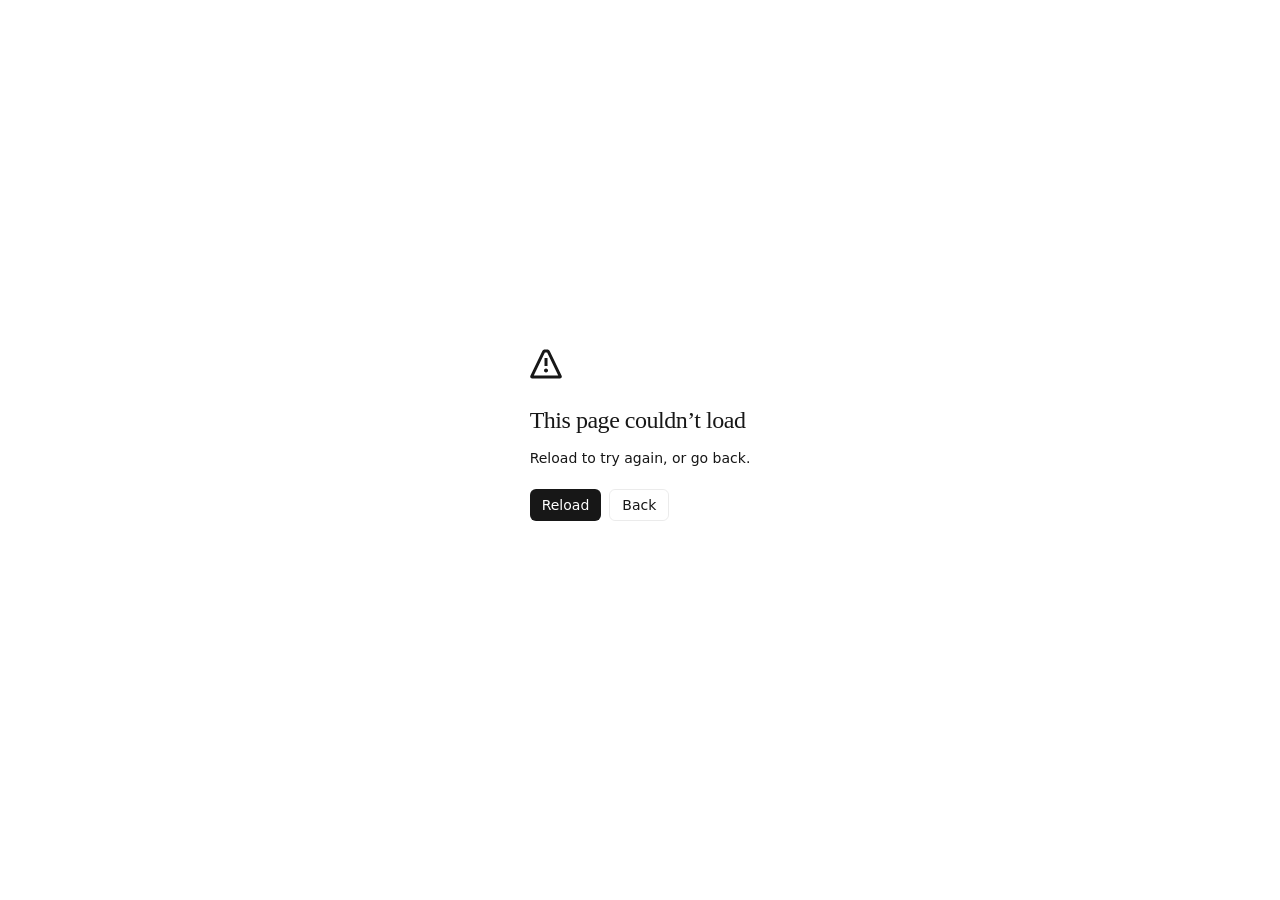
==== index.html @ 3d142dfd "Publish salon website on GitHub Pages" ====
<!DOCTYPE html><html lang="en"><head><meta charSet="utf-8"/><meta name="viewport" content="width=device-width, initial-scale=1"/><link rel="stylesheet" href="/_next/static/css/index.CO27DDye.css" data-rsc-css-href="/_next/static/css/index.CO27DDye.css" data-precedence="vite-rsc/importer-resources"/><link rel="modulepreload" fetchPriority="low" href="/_next/static/chunks/index-DvLzWqvU.js"/><script src="/_next/static/chunks/rolldown-runtime-C60lm6uB.js" type="module" async=""></script><script src="/_next/static/chunks/framework-D_rUT4EX.js" type="module" async=""></script><link rel="modulepreload" href="/_next/static/chunks/layout-segment-context-ukCLM5VH.js" crossorigin=""/><link rel="modulepreload" href="/_next/static/chunks/Icon-D0zGVybZ.js" crossorigin=""/><link rel="modulepreload" href="/_next/static/chunks/salon-content-BWA7mRMn.js" crossorigin=""/><title>Level up with Sam | San Diego Hairstylist</title><meta name="description" content="Personalized haircuts, styling, color, highlights, balayage, and hair treatments with Sam in San Diego, California."/><link rel="icon" href="/favicon.svg"/><script>Object.assign(((self[Symbol.for("vinext.navigationRuntime")]??={bootstrap:{routeManifest:null},functions:{}}).bootstrap.rsc??={rsc:[]}),{params:{},nav:{"pathname":"/","searchParams":[]}})</script><link rel="modulepreload" href="/_next/static/chunks/index-DvLzWqvU.js" />
</head><body><div class="site-shell"><header class="header"><a class="wordmark" href="#home" aria-label="Level up with Sam home"><svg xmlns="http://www.w3.org/2000/svg" width="23" height="23" viewBox="0 0 24 24" fill="none" stroke="currentColor" stroke-width="1.4" stroke-linecap="round" stroke-linejoin="round" class="lucide lucide-scissors" aria-hidden="true"><circle cx="6" cy="6" r="3"></circle><path d="M8.12 8.12 12 12"></path><path d="M20 4 8.12 15.88"></path><circle cx="6" cy="18" r="3"></circle><path d="M14.8 14.8 20 20"></path></svg><span>LEVEL UP <em>with Sam</em></span></a><nav class="top-nav" aria-label="Main navigation"><a href="#service-menu">Services</a><a href="#reviews">Reviews</a><a href="#visit">Visit</a><a class="nav-book" href="https://booksy.com/en-us/1558885_sam-h-enjaya_hair-salon_134656_san-diego">Book on Booksy <svg xmlns="http://www.w3.org/2000/svg" width="16" height="16" viewBox="0 0 24 24" fill="none" stroke="currentColor" stroke-width="2" stroke-linecap="round" stroke-linejoin="round" class="lucide lucide-arrow-up-right" aria-hidden="true"><path d="M7 7h10v10"></path><path d="M7 17 17 7"></path></svg></a></nav></header><main id="home"><section class="hero" aria-labelledby="hero-title"><div class="portrait-wrap"><div class="portrait" role="img" aria-label="Sam styling a client&#x27;s long blonde hair"></div><div class="portrait-caption"><span>GOOD HAIR. GREAT ENERGY.</span><span>By Sam <svg xmlns="http://www.w3.org/2000/svg" width="16" height="16" viewBox="0 0 24 24" fill="none" stroke="currentColor" stroke-width="2" stroke-linecap="round" stroke-linejoin="round" class="lucide lucide-arrow-up-right" aria-hidden="true"><path d="M7 7h10v10"></path><path d="M7 17 17 7"></path></svg></span></div></div><div class="hero-copy"><p class="eyebrow"><span></span> YOUR NEXT CHAPTER STARTS HERE</p><h1 id="hero-title">Level up<br/><em>with Sam.</em></h1><p class="intro">This is where the magic happens.</p><p class="description">Personalized haircuts, effortless styling, and beautiful color in San Diego. Expert care for a look that feels like you—just leveled up.</p><div class="booking"><a class="book-button" href="https://booksy.com/en-us/1558885_sam-h-enjaya_hair-salon_134656_san-diego">Book on Booksy <svg xmlns="http://www.w3.org/2000/svg" width="20" height="20" viewBox="0 0 24 24" fill="none" stroke="currentColor" stroke-width="2" stroke-linecap="round" stroke-linejoin="round" class="lucide lucide-arrow-up-right" aria-hidden="true"><path d="M7 7h10v10"></path><path d="M7 17 17 7"></path></svg></a><p>Choose your service and time on Booksy</p><a class="book-button hero-call" href="tel:+13165162052">Call Sam · (316) 516-2052 <svg xmlns="http://www.w3.org/2000/svg" width="20" height="20" viewBox="0 0 24 24" fill="none" stroke="currentColor" stroke-width="2" stroke-linecap="round" stroke-linejoin="round" class="lucide lucide-phone" aria-hidden="true"><path d="M13.832 16.568a1 1 0 0 0 1.213-.303l.355-.465A2 2 0 0 1 17 15h3a2 2 0 0 1 2 2v3a2 2 0 0 1-2 2A18 18 0 0 1 2 4a2 2 0 0 1 2-2h3a2 2 0 0 1 2 2v3a2 2 0 0 1-.8 1.6l-.468.351a1 1 0 0 0-.292 1.233 14 14 0 0 0 6.392 6.384"></path></svg></a></div><div class="rating"><span class="stars" aria-label="5 stars">★★★★★</span><span><strong>5.0</strong> <span class="rating-divider">/</span> 34 Google reviewers</span></div></div></section><section class="services" aria-label="Hair services"><span class="services-label">A LITTLE REFRESH.<br/>A BIG DIFFERENCE.</span><div class="service-list"><span>Haircuts &amp; styling</span><i>✦</i><span>Color &amp; highlights</span><i>✦</i><span>Balayage</span><i>✦</i><span>Hair treatments</span></div></section><section class="section-block" id="service-menu"><div class="section-heading"><div><p class="eyebrow">THE SERVICE MENU</p><h2>Find your <em>next look.</em></h2></div></div><div data-orientation="vertical" data-slot="accordion" class="flex w-full flex-col service-accordion"><div data-orientation="vertical" data-hidden="" data-index="-1" data-closed="" data-slot="accordion-item" class="not-last:border-b service-dropdown"><h3 data-orientation="vertical" data-hidden="" data-index="-1" data-closed="" class="flex"><button type="button" data-value="" data-orientation="vertical" data-hidden="" data-index="-1" tabindex="0" aria-disabled="false" aria-expanded="false" id="base-ui-_R_35piH2_" data-slot="accordion-trigger" class="focus-visible:ring-ring/50 focus-visible:border-ring focus-visible:after:border-ring **:data-[slot=accordion-trigger-icon]:text-muted-foreground rounded-lg py-2.5 text-left text-sm font-medium hover:underline focus-visible:ring-3 **:data-[slot=accordion-trigger-icon]:ml-auto **:data-[slot=accordion-trigger-icon]:size-4 group/accordion-trigger relative flex flex-1 items-start justify-between border border-transparent transition-all outline-none aria-disabled:pointer-events-none aria-disabled:opacity-50 service-dropdown-trigger"><span>Hair Cut &amp; Styling</span><span class="service-count">5<!-- --> <!-- -->services</span><svg xmlns="http://www.w3.org/2000/svg" width="24" height="24" viewBox="0 0 24 24" fill="none" stroke="currentColor" stroke-width="2" stroke-linecap="round" stroke-linejoin="round" class="lucide lucide-chevron-down pointer-events-none shrink-0 group-aria-expanded/accordion-trigger:hidden" aria-hidden="true" data-slot="accordion-trigger-icon"><path d="m6 9 6 6 6-6"></path></svg><svg xmlns="http://www.w3.org/2000/svg" width="24" height="24" viewBox="0 0 24 24" fill="none" stroke="currentColor" stroke-width="2" stroke-linecap="round" stroke-linejoin="round" class="lucide lucide-chevron-up pointer-events-none hidden shrink-0 group-aria-expanded/accordion-trigger:inline" aria-hidden="true" data-slot="accordion-trigger-icon"><path d="m18 15-6-6-6 6"></path></svg></button></h3></div><div data-orientation="vertical" data-hidden="" data-index="-1" data-closed="" data-slot="accordion-item" class="not-last:border-b service-dropdown"><h3 data-orientation="vertical" data-hidden="" data-index="-1" data-closed="" class="flex"><button type="button" data-value="" data-orientation="vertical" data-hidden="" data-index="-1" tabindex="0" aria-disabled="false" aria-expanded="false" id="base-ui-_R_55piH2_" data-slot="accordion-trigger" class="focus-visible:ring-ring/50 focus-visible:border-ring focus-visible:after:border-ring **:data-[slot=accordion-trigger-icon]:text-muted-foreground rounded-lg py-2.5 text-left text-sm font-medium hover:underline focus-visible:ring-3 **:data-[slot=accordion-trigger-icon]:ml-auto **:data-[slot=accordion-trigger-icon]:size-4 group/accordion-trigger relative flex flex-1 items-start justify-between border border-transparent transition-all outline-none aria-disabled:pointer-events-none aria-disabled:opacity-50 service-dropdown-trigger"><span>Hair Color</span><span class="service-count">6<!-- --> <!-- -->services</span><svg xmlns="http://www.w3.org/2000/svg" width="24" height="24" viewBox="0 0 24 24" fill="none" stroke="currentColor" stroke-width="2" stroke-linecap="round" stroke-linejoin="round" class="lucide lucide-chevron-down pointer-events-none shrink-0 group-aria-expanded/accordion-trigger:hidden" aria-hidden="true" data-slot="accordion-trigger-icon"><path d="m6 9 6 6 6-6"></path></svg><svg xmlns="http://www.w3.org/2000/svg" width="24" height="24" viewBox="0 0 24 24" fill="none" stroke="currentColor" stroke-width="2" stroke-linecap="round" stroke-linejoin="round" class="lucide lucide-chevron-up pointer-events-none hidden shrink-0 group-aria-expanded/accordion-trigger:inline" aria-hidden="true" data-slot="accordion-trigger-icon"><path d="m18 15-6-6-6 6"></path></svg></button></h3></div><div data-orientation="vertical" data-hidden="" data-index="-1" data-closed="" data-slot="accordion-item" class="not-last:border-b service-dropdown"><h3 data-orientation="vertical" data-hidden="" data-index="-1" data-closed="" class="flex"><button type="button" data-value="" data-orientation="vertical" data-hidden="" data-index="-1" tabindex="0" aria-disabled="false" aria-expanded="false" id="base-ui-_R_75piH2_" data-slot="accordion-trigger" class="focus-visible:ring-ring/50 focus-visible:border-ring focus-visible:after:border-ring **:data-[slot=accordion-trigger-icon]:text-muted-foreground rounded-lg py-2.5 text-left text-sm font-medium hover:underline focus-visible:ring-3 **:data-[slot=accordion-trigger-icon]:ml-auto **:data-[slot=accordion-trigger-icon]:size-4 group/accordion-trigger relative flex flex-1 items-start justify-between border border-transparent transition-all outline-none aria-disabled:pointer-events-none aria-disabled:opacity-50 service-dropdown-trigger"><span>Hair Treatment</span><span class="service-count">5<!-- --> <!-- -->services</span><svg xmlns="http://www.w3.org/2000/svg" width="24" height="24" viewBox="0 0 24 24" fill="none" stroke="currentColor" stroke-width="2" stroke-linecap="round" stroke-linejoin="round" class="lucide lucide-chevron-down pointer-events-none shrink-0 group-aria-expanded/accordion-trigger:hidden" aria-hidden="true" data-slot="accordion-trigger-icon"><path d="m6 9 6 6 6-6"></path></svg><svg xmlns="http://www.w3.org/2000/svg" width="24" height="24" viewBox="0 0 24 24" fill="none" stroke="currentColor" stroke-width="2" stroke-linecap="round" stroke-linejoin="round" class="lucide lucide-chevron-up pointer-events-none hidden shrink-0 group-aria-expanded/accordion-trigger:inline" aria-hidden="true" data-slot="accordion-trigger-icon"><path d="m18 15-6-6-6 6"></path></svg></button></h3></div><div data-orientation="vertical" data-hidden="" data-index="-1" data-closed="" data-slot="accordion-item" class="not-last:border-b service-dropdown"><h3 data-orientation="vertical" data-hidden="" data-index="-1" data-closed="" class="flex"><button type="button" data-value="" data-orientation="vertical" data-hidden="" data-index="-1" tabindex="0" aria-disabled="false" aria-expanded="false" id="base-ui-_R_95piH2_" data-slot="accordion-trigger" class="focus-visible:ring-ring/50 focus-visible:border-ring focus-visible:after:border-ring **:data-[slot=accordion-trigger-icon]:text-muted-foreground rounded-lg py-2.5 text-left text-sm font-medium hover:underline focus-visible:ring-3 **:data-[slot=accordion-trigger-icon]:ml-auto **:data-[slot=accordion-trigger-icon]:size-4 group/accordion-trigger relative flex flex-1 items-start justify-between border border-transparent transition-all outline-none aria-disabled:pointer-events-none aria-disabled:opacity-50 service-dropdown-trigger"><span>Hair Maintenance</span><span class="service-count">1<!-- --> <!-- -->service</span><svg xmlns="http://www.w3.org/2000/svg" width="24" height="24" viewBox="0 0 24 24" fill="none" stroke="currentColor" stroke-width="2" stroke-linecap="round" stroke-linejoin="round" class="lucide lucide-chevron-down pointer-events-none shrink-0 group-aria-expanded/accordion-trigger:hidden" aria-hidden="true" data-slot="accordion-trigger-icon"><path d="m6 9 6 6 6-6"></path></svg><svg xmlns="http://www.w3.org/2000/svg" width="24" height="24" viewBox="0 0 24 24" fill="none" stroke="currentColor" stroke-width="2" stroke-linecap="round" stroke-linejoin="round" class="lucide lucide-chevron-up pointer-events-none hidden shrink-0 group-aria-expanded/accordion-trigger:inline" aria-hidden="true" data-slot="accordion-trigger-icon"><path d="m18 15-6-6-6 6"></path></svg></button></h3></div><div data-orientation="vertical" data-hidden="" data-index="-1" data-closed="" data-slot="accordion-item" class="not-last:border-b service-dropdown"><h3 data-orientation="vertical" data-hidden="" data-index="-1" data-closed="" class="flex"><button type="button" data-value="" data-orientation="vertical" data-hidden="" data-index="-1" tabindex="0" aria-disabled="false" aria-expanded="false" id="base-ui-_R_b5piH2_" data-slot="accordion-trigger" class="focus-visible:ring-ring/50 focus-visible:border-ring focus-visible:after:border-ring **:data-[slot=accordion-trigger-icon]:text-muted-foreground rounded-lg py-2.5 text-left text-sm font-medium hover:underline focus-visible:ring-3 **:data-[slot=accordion-trigger-icon]:ml-auto **:data-[slot=accordion-trigger-icon]:size-4 group/accordion-trigger relative flex flex-1 items-start justify-between border border-transparent transition-all outline-none aria-disabled:pointer-events-none aria-disabled:opacity-50 service-dropdown-trigger"><span>Head Massage</span><span class="service-count">1<!-- --> <!-- -->service</span><svg xmlns="http://www.w3.org/2000/svg" width="24" height="24" viewBox="0 0 24 24" fill="none" stroke="currentColor" stroke-width="2" stroke-linecap="round" stroke-linejoin="round" class="lucide lucide-chevron-down pointer-events-none shrink-0 group-aria-expanded/accordion-trigger:hidden" aria-hidden="true" data-slot="accordion-trigger-icon"><path d="m6 9 6 6 6-6"></path></svg><svg xmlns="http://www.w3.org/2000/svg" width="24" height="24" viewBox="0 0 24 24" fill="none" stroke="currentColor" stroke-width="2" stroke-linecap="round" stroke-linejoin="round" class="lucide lucide-chevron-up pointer-events-none hidden shrink-0 group-aria-expanded/accordion-trigger:inline" aria-hidden="true" data-slot="accordion-trigger-icon"><path d="m18 15-6-6-6 6"></path></svg></button></h3></div><div data-orientation="vertical" data-hidden="" data-index="-1" data-closed="" data-slot="accordion-item" class="not-last:border-b service-dropdown"><h3 data-orientation="vertical" data-hidden="" data-index="-1" data-closed="" class="flex"><button type="button" data-value="" data-orientation="vertical" data-hidden="" data-index="-1" tabindex="0" aria-disabled="false" aria-expanded="false" id="base-ui-_R_d5piH2_" data-slot="accordion-trigger" class="focus-visible:ring-ring/50 focus-visible:border-ring focus-visible:after:border-ring **:data-[slot=accordion-trigger-icon]:text-muted-foreground rounded-lg py-2.5 text-left text-sm font-medium hover:underline focus-visible:ring-3 **:data-[slot=accordion-trigger-icon]:ml-auto **:data-[slot=accordion-trigger-icon]:size-4 group/accordion-trigger relative flex flex-1 items-start justify-between border border-transparent transition-all outline-none aria-disabled:pointer-events-none aria-disabled:opacity-50 service-dropdown-trigger"><span>Head Shave</span><span class="service-count">1<!-- --> <!-- -->service</span><svg xmlns="http://www.w3.org/2000/svg" width="24" height="24" viewBox="0 0 24 24" fill="none" stroke="currentColor" stroke-width="2" stroke-linecap="round" stroke-linejoin="round" class="lucide lucide-chevron-down pointer-events-none shrink-0 group-aria-expanded/accordion-trigger:hidden" aria-hidden="true" data-slot="accordion-trigger-icon"><path d="m6 9 6 6 6-6"></path></svg><svg xmlns="http://www.w3.org/2000/svg" width="24" height="24" viewBox="0 0 24 24" fill="none" stroke="currentColor" stroke-width="2" stroke-linecap="round" stroke-linejoin="round" class="lucide lucide-chevron-up pointer-events-none hidden shrink-0 group-aria-expanded/accordion-trigger:inline" aria-hidden="true" data-slot="accordion-trigger-icon"><path d="m18 15-6-6-6 6"></path></svg></button></h3></div><div data-orientation="vertical" data-hidden="" data-index="-1" data-closed="" data-slot="accordion-item" class="not-last:border-b service-dropdown"><h3 data-orientation="vertical" data-hidden="" data-index="-1" data-closed="" class="flex"><button type="button" data-value="" data-orientation="vertical" data-hidden="" data-index="-1" tabindex="0" aria-disabled="false" aria-expanded="false" id="base-ui-_R_f5piH2_" data-slot="accordion-trigger" class="focus-visible:ring-ring/50 focus-visible:border-ring focus-visible:after:border-ring **:data-[slot=accordion-trigger-icon]:text-muted-foreground rounded-lg py-2.5 text-left text-sm font-medium hover:underline focus-visible:ring-3 **:data-[slot=accordion-trigger-icon]:ml-auto **:data-[slot=accordion-trigger-icon]:size-4 group/accordion-trigger relative flex flex-1 items-start justify-between border border-transparent transition-all outline-none aria-disabled:pointer-events-none aria-disabled:opacity-50 service-dropdown-trigger"><span>Packages</span><span class="service-count">3<!-- --> <!-- -->services</span><svg xmlns="http://www.w3.org/2000/svg" width="24" height="24" viewBox="0 0 24 24" fill="none" stroke="currentColor" stroke-width="2" stroke-linecap="round" stroke-linejoin="round" class="lucide lucide-chevron-down pointer-events-none shrink-0 group-aria-expanded/accordion-trigger:hidden" aria-hidden="true" data-slot="accordion-trigger-icon"><path d="m6 9 6 6 6-6"></path></svg><svg xmlns="http://www.w3.org/2000/svg" width="24" height="24" viewBox="0 0 24 24" fill="none" stroke="currentColor" stroke-width="2" stroke-linecap="round" stroke-linejoin="round" class="lucide lucide-chevron-up pointer-events-none hidden shrink-0 group-aria-expanded/accordion-trigger:inline" aria-hidden="true" data-slot="accordion-trigger-icon"><path d="m18 15-6-6-6 6"></path></svg></button></h3></div></div><p class="source-note">Menu prices and durations from <a href="https://levelupwithsamsandiego.zoca.com/services" target="_blank" rel="noopener noreferrer">Sam’s service menu</a>. Prices marked + are starting prices; final pricing and availability are confirmed when booking.</p></section><section class="section-block reviews-section" id="reviews"><div class="section-heading"><div><p class="eyebrow">KIND WORDS. GREAT HAIR.</p><h2>In their <em>own words.</em></h2></div><div class="review-scores"><a href="https://www.google.com/maps/search/?api=1&amp;query=Level+up+with+Sam&amp;query_place_id=ChIJPeFnbPkJ3IARtwCSnptxzpw" target="_blank" rel="noopener noreferrer"><strong>5.0 ★</strong> Google · 34 reviews</a><a href="https://booksy.com/en-us/1558885_sam-h-enjaya_hair-salon_134656_san-diego" target="_blank" rel="noopener noreferrer"><strong>4.8 ★</strong> Booksy · 20 reviews</a></div></div><div class="review-grid"><article class="review-card"><div class="review-platform"><span>Google</span><span class="gold-stars" aria-label="5 stars">★★★★★</span></div><blockquote>“<!-- -->Sam is awesome! My hair was a mess and he created the perfect shape for me.<!-- -->”</blockquote><div class="review-author"><span class="avatar">MD</span><div><strong>Mike Duerr</strong><p>September 3, 2026</p></div></div><a class="review-link" href="https://www.google.com/maps/search/?api=1&amp;query=Level+up+with+Sam&amp;query_place_id=ChIJPeFnbPkJ3IARtwCSnptxzpw" target="_blank" rel="noopener noreferrer">Read on <!-- -->Google<!-- --> <svg xmlns="http://www.w3.org/2000/svg" width="14" height="14" viewBox="0 0 24 24" fill="none" stroke="currentColor" stroke-width="2" stroke-linecap="round" stroke-linejoin="round" class="lucide lucide-arrow-up-right" aria-hidden="true"><path d="M7 7h10v10"></path><path d="M7 17 17 7"></path></svg></a></article><article class="review-card"><div class="review-platform"><span>Google</span><span class="gold-stars" aria-label="5 stars">★★★★★</span></div><blockquote>“<!-- -->Sam is an artist and so gifted! My hair went from dead to brilliant in one appointment.<!-- -->”</blockquote><div class="review-author"><span class="avatar">JJ</span><div><strong>Jennifer Johnston-Jones</strong><p>July 15, 2026</p></div></div><a class="review-link" href="https://www.google.com/maps/search/?api=1&amp;query=Level+up+with+Sam&amp;query_place_id=ChIJPeFnbPkJ3IARtwCSnptxzpw" target="_blank" rel="noopener noreferrer">Read on <!-- -->Google<!-- --> <svg xmlns="http://www.w3.org/2000/svg" width="14" height="14" viewBox="0 0 24 24" fill="none" stroke="currentColor" stroke-width="2" stroke-linecap="round" stroke-linejoin="round" class="lucide lucide-arrow-up-right" aria-hidden="true"><path d="M7 7h10v10"></path><path d="M7 17 17 7"></path></svg></a></article><article class="review-card"><div class="review-platform"><span>Google</span><span class="gold-stars" aria-label="5 stars">★★★★★</span></div><blockquote>“<!-- -->Sam has been my hairstylist since 2019.<!-- -->”</blockquote><div class="review-author"><span class="avatar">EA</span><div><strong>E A</strong><p>June 28, 2026</p></div></div><a class="review-link" href="https://www.google.com/maps/search/?api=1&amp;query=Level+up+with+Sam&amp;query_place_id=ChIJPeFnbPkJ3IARtwCSnptxzpw" target="_blank" rel="noopener noreferrer">Read on <!-- -->Google<!-- --> <svg xmlns="http://www.w3.org/2000/svg" width="14" height="14" viewBox="0 0 24 24" fill="none" stroke="currentColor" stroke-width="2" stroke-linecap="round" stroke-linejoin="round" class="lucide lucide-arrow-up-right" aria-hidden="true"><path d="M7 7h10v10"></path><path d="M7 17 17 7"></path></svg></a></article><article class="review-card"><div class="review-platform"><span>Google</span><span class="gold-stars" aria-label="5 stars">★★★★★</span></div><blockquote>“<!-- -->Fantastic hair dresser. Sam really knows what he is doing.<!-- -->”</blockquote><div class="review-author"><span class="avatar">EH</span><div><strong>Ella Helders</strong><p>July 30, 2026</p></div></div><a class="review-link" href="https://www.google.com/maps/search/?api=1&amp;query=Level+up+with+Sam&amp;query_place_id=ChIJPeFnbPkJ3IARtwCSnptxzpw" target="_blank" rel="noopener noreferrer">Read on <!-- -->Google<!-- --> <svg xmlns="http://www.w3.org/2000/svg" width="14" height="14" viewBox="0 0 24 24" fill="none" stroke="currentColor" stroke-width="2" stroke-linecap="round" stroke-linejoin="round" class="lucide lucide-arrow-up-right" aria-hidden="true"><path d="M7 7h10v10"></path><path d="M7 17 17 7"></path></svg></a></article><article class="review-card"><div class="review-platform"><span>Google</span><span class="gold-stars" aria-label="5 stars">★★★★★</span></div><blockquote>“<!-- -->Great hair stylist even with my curly hair! Had a wonderful time speaking with him as well.<!-- -->”</blockquote><div class="review-author"><span class="avatar">KN</span><div><strong>Kayra Nergis</strong><p>July 3, 2026</p></div></div><a class="review-link" href="https://www.google.com/maps/search/?api=1&amp;query=Level+up+with+Sam&amp;query_place_id=ChIJPeFnbPkJ3IARtwCSnptxzpw" target="_blank" rel="noopener noreferrer">Read on <!-- -->Google<!-- --> <svg xmlns="http://www.w3.org/2000/svg" width="14" height="14" viewBox="0 0 24 24" fill="none" stroke="currentColor" stroke-width="2" stroke-linecap="round" stroke-linejoin="round" class="lucide lucide-arrow-up-right" aria-hidden="true"><path d="M7 7h10v10"></path><path d="M7 17 17 7"></path></svg></a></article><article class="review-card"><div class="review-platform"><span>Google</span><span class="gold-stars" aria-label="5 stars">★★★★★</span></div><blockquote>“<!-- -->Sam did a fantastic job with my Keratin treatment. I highly recommend him !<!-- -->”</blockquote><div class="review-author"><span class="avatar">JL</span><div><strong>Julie Lucas</strong><p>June 26, 2026</p></div></div><a class="review-link" href="https://www.google.com/maps/search/?api=1&amp;query=Level+up+with+Sam&amp;query_place_id=ChIJPeFnbPkJ3IARtwCSnptxzpw" target="_blank" rel="noopener noreferrer">Read on <!-- -->Google<!-- --> <svg xmlns="http://www.w3.org/2000/svg" width="14" height="14" viewBox="0 0 24 24" fill="none" stroke="currentColor" stroke-width="2" stroke-linecap="round" stroke-linejoin="round" class="lucide lucide-arrow-up-right" aria-hidden="true"><path d="M7 7h10v10"></path><path d="M7 17 17 7"></path></svg></a></article><article class="review-card"><div class="review-platform"><span>Booksy</span></div><blockquote>“<!-- -->I love my haircut! Sam was so nice and did amazing 😊<!-- -->”</blockquote><div class="review-author"><span class="avatar">TE</span><div><strong>Tugce Atil Ege</strong><p>Female haircut · Confirmed client</p></div></div><a class="review-link" href="https://booksy.com/en-us/1558885_sam-h-enjaya_hair-salon_134656_san-diego" target="_blank" rel="noopener noreferrer">Read on <!-- -->Booksy<!-- --> <svg xmlns="http://www.w3.org/2000/svg" width="14" height="14" viewBox="0 0 24 24" fill="none" stroke="currentColor" stroke-width="2" stroke-linecap="round" stroke-linejoin="round" class="lucide lucide-arrow-up-right" aria-hidden="true"><path d="M7 7h10v10"></path><path d="M7 17 17 7"></path></svg></a></article><article class="review-card"><div class="review-platform"><span>Booksy</span></div><blockquote>“<!-- -->Excellent as always<!-- -->”</blockquote><div class="review-author"><span class="avatar">M</span><div><strong>May</strong><p>Blowout hair · Confirmed client</p></div></div><a class="review-link" href="https://booksy.com/en-us/1558885_sam-h-enjaya_hair-salon_134656_san-diego" target="_blank" rel="noopener noreferrer">Read on <!-- -->Booksy<!-- --> <svg xmlns="http://www.w3.org/2000/svg" width="14" height="14" viewBox="0 0 24 24" fill="none" stroke="currentColor" stroke-width="2" stroke-linecap="round" stroke-linejoin="round" class="lucide lucide-arrow-up-right" aria-hidden="true"><path d="M7 7h10v10"></path><path d="M7 17 17 7"></path></svg></a></article></div><p class="source-note">Selected review excerpts. Google reviews reproduced from <a href="https://levelupwithsamsandiego.zoca.com/#reviews" target="_blank" rel="noopener noreferrer">Sam’s existing website</a>; additional reviews from Booksy. Ratings are a snapshot, not a live feed.</p></section><section class="section-block book-section" id="book-now"><div class="book-intro"><div class="book-title"><p class="eyebrow">YOUR NEXT GOOD HAIR DAY</p><h2>Book <em>now.</em></h2><p>Choose your service and time on Booksy.</p></div></div><div class="hours"><p class="eyebrow">MAKE TIME FOR YOURSELF</p><h3>Working hours</h3><dl><div><dt>Monday</dt><dd>9:00 AM – 5:00 PM</dd></div><div><dt>Tuesday</dt><dd>9:00 AM – 5:00 PM</dd></div><div><dt>Wednesday</dt><dd>9:00 AM – 5:00 PM</dd></div><div><dt>Thursday</dt><dd>9:00 AM – 5:00 PM</dd></div><div><dt>Friday</dt><dd>9:00 AM – 5:00 PM</dd></div><div><dt>Saturday</dt><dd>Closed</dd></div><div><dt>Sunday</dt><dd>Closed</dd></div></dl><p class="hours-note">All hours are in San Diego local time. Check Booksy for available times.</p><a class="text-link" href="https://booksy.com/en-us/1558885_sam-h-enjaya_hair-salon_134656_san-diego">Find your next appointment <svg xmlns="http://www.w3.org/2000/svg" width="18" height="18" viewBox="0 0 24 24" fill="none" stroke="currentColor" stroke-width="2" stroke-linecap="round" stroke-linejoin="round" class="lucide lucide-arrow-up-right" aria-hidden="true"><path d="M7 7h10v10"></path><path d="M7 17 17 7"></path></svg></a></div><div class="booking-card"><h3>Book on Booksy</h3><p>View services and reserve your appointment with Sam.</p><div class="booking-actions"><a class="book-button" href="https://booksy.com/en-us/1558885_sam-h-enjaya_hair-salon_134656_san-diego">Book on Booksy <svg xmlns="http://www.w3.org/2000/svg" width="19" height="19" viewBox="0 0 24 24" fill="none" stroke="currentColor" stroke-width="2" stroke-linecap="round" stroke-linejoin="round" class="lucide lucide-arrow-up-right" aria-hidden="true"><path d="M7 7h10v10"></path><path d="M7 17 17 7"></path></svg></a><h3 class="booking-alternative">Or Call Sam</h3><a class="book-button" href="tel:+13165162052">Call Sam · (316) 516-2052 <svg xmlns="http://www.w3.org/2000/svg" width="19" height="19" viewBox="0 0 24 24" fill="none" stroke="currentColor" stroke-width="2" stroke-linecap="round" stroke-linejoin="round" class="lucide lucide-phone" aria-hidden="true"><path d="M13.832 16.568a1 1 0 0 0 1.213-.303l.355-.465A2 2 0 0 1 17 15h3a2 2 0 0 1 2 2v3a2 2 0 0 1-2 2A18 18 0 0 1 2 4a2 2 0 0 1 2-2h3a2 2 0 0 1 2 2v3a2 2 0 0 1-.8 1.6l-.468.351a1 1 0 0 0-.292 1.233 14 14 0 0 0 6.392 6.384"></path></svg></a></div></div></section><section class="visit" id="visit" aria-labelledby="visit-title"><div class="visit-info"><p class="eyebrow">COME IN. LEAVE CONFIDENT.</p><h2 id="visit-title">Visit <em>Sam.</em></h2><p class="visit-description">Your next look starts here. Find Sam on Carmel Country Road in San Diego for personalized cuts, color, styling, and hair treatments.</p><a class="contact-line" href="https://www.google.com/maps/search/?api=1&amp;query=12750+Carmel+Country+Rd+A101+Studio+26+San+Diego+CA+92130" target="_blank" rel="noopener noreferrer"><svg xmlns="http://www.w3.org/2000/svg" width="21" height="21" viewBox="0 0 24 24" fill="none" stroke="currentColor" stroke-width="2" stroke-linecap="round" stroke-linejoin="round" class="lucide lucide-map-pin" aria-hidden="true"><path d="M20 10c0 4.993-5.539 10.193-7.399 11.799a1 1 0 0 1-1.202 0C9.539 20.193 4 14.993 4 10a8 8 0 0 1 16 0"></path><circle cx="12" cy="10" r="3"></circle></svg><span>12750 Carmel Country Rd, A101, Ste 26<br/>San Diego, CA 92130-2159</span><svg xmlns="http://www.w3.org/2000/svg" width="20" height="20" viewBox="0 0 24 24" fill="none" stroke="currentColor" stroke-width="2" stroke-linecap="round" stroke-linejoin="round" class="lucide lucide-arrow-up-right" aria-hidden="true"><path d="M7 7h10v10"></path><path d="M7 17 17 7"></path></svg></a><a class="contact-line" href="tel:+13165162052"><svg xmlns="http://www.w3.org/2000/svg" width="20" height="20" viewBox="0 0 24 24" fill="none" stroke="currentColor" stroke-width="2" stroke-linecap="round" stroke-linejoin="round" class="lucide lucide-phone" aria-hidden="true"><path d="M13.832 16.568a1 1 0 0 0 1.213-.303l.355-.465A2 2 0 0 1 17 15h3a2 2 0 0 1 2 2v3a2 2 0 0 1-2 2A18 18 0 0 1 2 4a2 2 0 0 1 2-2h3a2 2 0 0 1 2 2v3a2 2 0 0 1-.8 1.6l-.468.351a1 1 0 0 0-.292 1.233 14 14 0 0 0 6.392 6.384"></path></svg><span>+1 (316) 516-2052</span><svg xmlns="http://www.w3.org/2000/svg" width="20" height="20" viewBox="0 0 24 24" fill="none" stroke="currentColor" stroke-width="2" stroke-linecap="round" stroke-linejoin="round" class="lucide lucide-arrow-up-right" aria-hidden="true"><path d="M7 7h10v10"></path><path d="M7 17 17 7"></path></svg></a><div class="visit-details"><div><h3>Find the studio</h3><p>Head to A101, Suite 26 at the address above. Open the map for directions, or call Sam if you need help finding the studio.</p></div><div><h3>Before your appointment</h3><p>Bring inspiration photos and share your hair goals. Add any questions or details about your current color in your booking notes so Sam knows what you have in mind.</p></div></div></div><div class="visit-map"><iframe class="map" title="Map to Level up with Sam in San Diego" src="https://www.google.com/maps?q=12750+Carmel+Country+Rd+A101+San+Diego+CA+92130&amp;output=embed" loading="lazy" referrerPolicy="no-referrer-when-downgrade"></iframe><a class="text-link" href="https://www.google.com/maps/search/?api=1&amp;query=12750+Carmel+Country+Rd+A101+Studio+26+San+Diego+CA+92130" target="_blank" rel="noopener noreferrer">Get directions <svg xmlns="http://www.w3.org/2000/svg" width="18" height="18" viewBox="0 0 24 24" fill="none" stroke="currentColor" stroke-width="2" stroke-linecap="round" stroke-linejoin="round" class="lucide lucide-arrow-up-right" aria-hidden="true"><path d="M7 7h10v10"></path><path d="M7 17 17 7"></path></svg></a></div></section></main><footer><span>LEVEL UP WITH SAM</span><span>Good hair looks Great with Sam</span><span>San Diego, CA</span></footer></div><script type="module" src="/_next/static/chunks/index-DvLzWqvU.js" id="_R_" async=""></script><script>((self[Symbol.for("vinext.navigationRuntime")]??={bootstrap:{routeManifest:null},functions:{}}).bootstrap.rsc??={rsc:[]}).rsc.push("0:{\"page:/\":\"$L1\",\"layout:/\":\"$L2\",\"route:/\":\"$L3\",\"__route\":\"route:/\",\"__interceptionContext\":null,\"__layoutIds\":[\"layout:/\"],\"__rootLayout\":\"/\",\"__bfcacheSegmentIdentities\":{\"layout:/\":\"[\\\"layout\\\",\\\"layout:/\\\",\\\"root-boundary:/\\\",\\\"\\\"]\",\"page:/\":\"[\\\"page\\\",\\\"page:/\\\",\\\"root-boundary:/\\\",\\\"\\\"]\"},\"__srcPage\":[\"page\"],\"__layoutFlags\":{\"layout:/\":\"s\"},\"__artifactCompatibility\":{\"schemaVersion\":1,\"graphVersion\":\"app-route-graph:1177fd80f83fa7b0\",\"deploymentVersion\":\"89ac63b1-64cc-4194-a35b-bce1a236fbb3\",\"appElementsSchemaVersion\":1,\"rscPayloadSchemaVersion\":1,\"rootBoundaryId\":\"/\",\"renderEpoch\":null}}\n")</script><script>((self[Symbol.for("vinext.navigationRuntime")]??={bootstrap:{routeManifest:null},functions:{}}).bootstrap.rsc??={rsc:[]}).rsc.push("4:I[\"8c0f216c4604\",[],\"Children\",1]\n")</script><script>((self[Symbol.for("vinext.navigationRuntime")]??={bootstrap:{routeManifest:null},functions:{}}).bootstrap.rsc??={rsc:[]}).rsc.push("5:I[\"593f344dc510\",[],\"GlobalErrorBoundary\",1]\n")</script><script>((self[Symbol.for("vinext.navigationRuntime")]??={bootstrap:{routeManifest:null},functions:{}}).bootstrap.rsc??={rsc:[]}).rsc.push("6:I[\"0b874ad30386\",[],\"default\",1]\n")</script><script>((self[Symbol.for("vinext.navigationRuntime")]??={bootstrap:{routeManifest:null},functions:{}}).bootstrap.rsc??={rsc:[]}).rsc.push("7:I[\"593f344dc510\",[],\"ErrorBoundary\",1]\n")</script><script>((self[Symbol.for("vinext.navigationRuntime")]??={bootstrap:{routeManifest:null},functions:{}}).bootstrap.rsc??={rsc:[]}).rsc.push("8:I[\"15c18cfaeeff\",[],\"LayoutSegmentProvider\",1]\n")</script><script>((self[Symbol.for("vinext.navigationRuntime")]??={bootstrap:{routeManifest:null},functions:{}}).bootstrap.rsc??={rsc:[]}).rsc.push("9:I[\"8c0f216c4604\",[],\"Slot\",1]\n")</script><script>((self[Symbol.for("vinext.navigationRuntime")]??={bootstrap:{routeManifest:null},functions:{}}).bootstrap.rsc??={rsc:[]}).rsc.push("a:I[\"593f344dc510\",[],\"NotFoundBoundary\",1]\n")</script><script>((self[Symbol.for("vinext.navigationRuntime")]??={bootstrap:{routeManifest:null},functions:{}}).bootstrap.rsc??={rsc:[]}).rsc.push("b:I[\"9276801271d6\",[],\"AppRouterScrollTarget\",1]\n")</script><script>((self[Symbol.for("vinext.navigationRuntime")]??={bootstrap:{routeManifest:null},functions:{}}).bootstrap.rsc??={rsc:[]}).rsc.push("c:I[\"593f344dc510\",[],\"RedirectBoundary\",1]\n")</script><script>((self[Symbol.for("vinext.navigationRuntime")]??={bootstrap:{routeManifest:null},functions:{}}).bootstrap.rsc??={rsc:[]}).rsc.push(":HL[\"/_next/static/css/index.CO27DDye.css\",\"style\"     ]\n")</script><script>((self[Symbol.for("vinext.navigationRuntime")]??={bootstrap:{routeManifest:null},functions:{}}).bootstrap.rsc??={rsc:[]}).rsc.push("2:[[[\"$\",\"link\",\"css:/_next/static/css/index.CO27DDye.css\",{\"rel\":\"stylesheet\",\"precedence\":\"vite-rsc/importer-resources\",\"href\":\"/_next/static/css/index.CO27DDye.css\",\"data-rsc-css-href\":\"/_next/static/css/index.CO27DDye.css\"}],\"$undefined\"],[\"$\",\"html\",null,{\"lang\":\"en\",\"children\":[\"$\",\"body\",null,{\"children\":[\"$\",\"$L4\",null,{}]}]}]]\n")</script><script>((self[Symbol.for("vinext.navigationRuntime")]??={bootstrap:{routeManifest:null},functions:{}}).bootstrap.rsc??={rsc:[]}).rsc.push("3:[[[\"$\",\"meta\",null,{\"charSet\":\"utf-8\"}],[[\"$\",\"title\",\"0\",{\"children\":\"Level up with Sam | San Diego Hairstylist\"}],[\"$\",\"meta\",\"1\",{\"name\":\"description\",\"content\":\"Personalized haircuts, styling, color, highlights, balayage, and hair treatments with Sam in San Diego, California.\"}],[\"$\",\"link\",\"2\",{\"data-vinext-streamed-icon\":\"$undefined\",\"rel\":\"icon\",\"href\":\"/favicon.svg\",\"type\":\"$undefined\",\"sizes\":\"$undefined\",\"color\":\"$undefined\",\"media\":\"$undefined\",\"fetchPriority\":\"$undefined\"}]],[[\"$\",\"meta\",\"0\",{\"name\":\"viewport\",\"content\":\"width=device-width, initial-scale=1\"}]]],[\"$\",\"$L5\",null,{\"fallback\":\"$6\",\"children\":[\"$\",\"$L7\",null,{\"fallback\":\"$6\",\"children\":[\"$\",\"$L8\",null,{\"providerId\":\"layout:/\",\"segmentMap\":{\"children\":[]},\"children\":[\"$\",\"$L9\",null,{\"id\":\"layout:/\",\"parallelSlots\":\"$undefined\",\"children\":[\"$\",\"$La\",null,{\"resetKey\":\"\",\"fallback\":[[\"$\",\"title\",null,{\"children\":\"404: This page could not be found.\"}],[\"$\",\"div\",null,{\"style\":{\"fontFamily\":\"system-ui,\\\"Segoe UI\\\",Roboto,Helvetica,Arial,sans-serif,\\\"Apple Color Emoji\\\",\\\"Segoe UI Emoji\\\"\",\"height\":\"100vh\",\"textAlign\":\"center\",\"display\":\"flex\",\"flexDirection\":\"column\",\"alignItems\":\"center\",\"justifyContent\":\"center\"},\"children\":[\"$\",\"div\",null,{\"children\":[[\"$\",\"style\",null,{\"dangerouslySetInnerHTML\":{\"__html\":\"body{color:#000;background:#fff;margin:0}.next-error-h1{border-right:1px solid rgba(0,0,0,.3)}@media (prefers-color-scheme:dark){body{color:#fff;background:#000}.next-error-h1{border-right:1px solid rgba(255,255,255,.3)}}\"}}],[\"$\",\"h1\",null,{\"className\":\"next-error-h1\",\"style\":{\"display\":\"inline-block\",\"margin\":\"0 20px 0 0\",\"padding\":\"0 23px 0 0\",\"fontSize\":24,\"fontWeight\":500,\"verticalAlign\":\"top\",\"lineHeight\":\"49px\"},\"children\":404}],[\"$\",\"div\",null,{\"style\":{\"display\":\"inline-block\"},\"children\":[\"$\",\"h2\",null,{\"style\":{\"fontSize\":14,\"fontWeight\":400,\"lineHeight\":\"49px\",\"margin\":0},\"children\":\"This page could not be found.\"}]}]]}]}]],\"children\":[\"$\",\"$Lb\",null,{\"children\":[\"$\",\"$Lc\",null,{\"children\":[[\"$\",\"$L8\",null,{\"providerId\":\"page:/\",\"segmentMap\":{\"children\":[\"__PAGE__\"]},\"children\":[\"$\",\"$L9\",null,{\"id\":\"page:/\"}]}],null]}]}]}]}]}]}]}],null,null]\n")</script><script>((self[Symbol.for("vinext.navigationRuntime")]??={bootstrap:{routeManifest:null},functions:{}}).bootstrap.rsc??={rsc:[]}).rsc.push("d:I[\"339f946bc456\",[],\"default\",1]\n")</script><script>((self[Symbol.for("vinext.navigationRuntime")]??={bootstrap:{routeManifest:null},functions:{}}).bootstrap.rsc??={rsc:[]}).rsc.push("e:I[\"fd99d93cf661\",[],\"default\",1]\n")</script><script>((self[Symbol.for("vinext.navigationRuntime")]??={bootstrap:{routeManifest:null},functions:{}}).bootstrap.rsc??={rsc:[]}).rsc.push("1:[\"$\",\"div\",null,{\"className\":\"site-shell\",\"children\":[[\"$\",\"header\",null,{\"className\":\"header\",\"children\":[[\"$\",\"a\",null,{\"className\":\"wordmark\",\"href\":\"#home\",\"aria-label\":\"Level up with Sam home\",\"children\":[[\"$\",\"$Ld\",null,{\"ref\":\"$undefined\",\"iconNode\":[[\"circle\",{\"cx\":\"6\",\"cy\":\"6\",\"r\":\"3\",\"key\":\"1lh9wr\"}],[\"path\",{\"d\":\"M8.12 8.12 12 12\",\"key\":\"1alkpv\"}],[\"path\",{\"d\":\"M20 4 8.12 15.88\",\"key\":\"xgtan2\"}],[\"circle\",{\"cx\":\"6\",\"cy\":\"18\",\"r\":\"3\",\"key\":\"fqmcym\"}],[\"path\",{\"d\":\"M14.8 14.8 20 20\",\"key\":\"ptml3r\"}]],\"className\":\"lucide-scissors\",\"size\":23,\"strokeWidth\":1.4}],[\"$\",\"span\",null,{\"children\":[\"LEVEL UP \",[\"$\",\"em\",null,{\"children\":\"with Sam\"}]]}]]}],[\"$\",\"nav\",null,{\"className\":\"top-nav\",\"aria-label\":\"Main navigation\",\"children\":[[\"$\",\"a\",null,{\"href\":\"#service-menu\",\"children\":\"Services\"}],[\"$\",\"a\",null,{\"href\":\"#reviews\",\"children\":\"Reviews\"}],[\"$\",\"a\",null,{\"href\":\"#visit\",\"children\":\"Visit\"}],[\"$\",\"a\",null,{\"className\":\"nav-book\",\"href\":\"https://booksy.com/en-us/1558885_sam-h-enjaya_hair-salon_134656_san-diego\",\"children\":[\"Book on Booksy \",[\"$\",\"$Ld\",null,{\"ref\":\"$undefined\",\"iconNode\":[[\"path\",{\"d\":\"M7 7h10v10\",\"key\":\"1tivn9\"}],[\"path\",{\"d\":\"M7 17 17 7\",\"key\":\"1vkiza\"}]],\"className\":\"lucide-arrow-up-right\",\"size\":16}]]}]]}]]}],[\"$\",\"main\",null,{\"id\":\"home\",\"children\":[[\"$\",\"section\",null,{\"className\":\"hero\",\"aria-labelledby\":\"hero-title\",\"children\":[[\"$\",\"div\",null,{\"className\":\"portrait-wrap\",\"children\":[[\"$\",\"div\",null,{\"className\":\"portrait\",\"role\":\"img\",\"aria-label\":\"Sam styling a client's long blonde hair\"}],[\"$\",\"div\",null,{\"className\":\"portrait-caption\",\"children\":[[\"$\",\"span\",null,{\"children\":\"GOOD HAIR. GREAT ENERGY.\"}],[\"$\",\"span\",null,{\"children\":[\"By Sam \",[\"$\",\"$Ld\",null,{\"ref\":\"$undefined\",\"iconNode\":\"$1:props:children:0:props:children:1:props:children:3:props:children:1:props:iconNode\",\"className\":\"lucide-arrow-up-right\",\"size\":16}]]}]]}]]}],[\"$\",\"div\",null,{\"className\":\"hero-copy\",\"children\":[[\"$\",\"p\",null,{\"className\":\"eyebrow\",\"children\":[[\"$\",\"span\",null,{}],\" YOUR NEXT CHAPTER STARTS HERE\"]}],[\"$\",\"h1\",null,{\"id\":\"hero-title\",\"children\":[\"Level up\",[\"$\",\"br\",null,{}],[\"$\",\"em\",null,{\"children\":\"with Sam.\"}]]}],[\"$\",\"p\",null,{\"className\":\"intro\",\"children\":\"This is where the magic happens.\"}],[\"$\",\"p\",null,{\"className\":\"description\",\"children\":\"Personalized haircuts, effortless styling, and beautiful color in San Diego. Expert care for a look that feels like you—just leveled up.\"}],[\"$\",\"div\",null,{\"className\":\"booking\",\"children\":[[\"$\",\"a\",null,{\"className\":\"book-button\",\"href\":\"https://booksy.com/en-us/1558885_sam-h-enjaya_hair-salon_134656_san-diego\",\"children\":[\"Book on Booksy \",[\"$\",\"$Ld\",null,{\"ref\":\"$undefined\",\"iconNode\":\"$1:props:children:0:props:children:1:props:children:3:props:children:1:props:iconNode\",\"className\":\"lucide-arrow-up-right\",\"size\":20}]]}],[\"$\",\"p\",null,{\"children\":\"Choose your service and time on Booksy\"}],[\"$\",\"a\",null,{\"className\":\"book-button hero-call\",\"href\":\"tel:+13165162052\",\"children\":[\"Call Sam · (316) 516-2052 \",[\"$\",\"$Ld\",null,{\"ref\":\"$undefined\",\"iconNode\":[[\"path\",{\"d\":\"M13.832 16.568a1 1 0 0 0 1.213-.303l.355-.465A2 2 0 0 1 17 15h3a2 2 0 0 1 2 2v3a2 2 0 0 1-2 2A18 18 0 0 1 2 4a2 2 0 0 1 2-2h3a2 2 0 0 1 2 2v3a2 2 0 0 1-.8 1.6l-.468.351a1 1 0 0 0-.292 1.233 14 14 0 0 0 6.392 6.384\",\"key\":\"9njp5v\"}]],\"className\":\"lucide-phone\",\"size\":20}]]}]]}],[\"$\",\"div\",null,{\"className\":\"rating\",\"children\":[[\"$\",\"span\",null,{\"className\":\"stars\",\"aria-label\":\"5 stars\",\"children\":\"★★★★★\"}],[\"$\",\"span\",null,{\"children\":[[\"$\",\"strong\",null,{\"children\":\"5.0\"}],\" \",[\"$\",\"span\",null,{\"className\":\"rating-divider\",\"children\":\"/\"}],\" 34 Google reviewers\"]}]]}]]}]]}],[\"$\",\"section\",null,{\"className\":\"services\",\"aria-label\":\"Hair services\",\"children\":[[\"$\",\"span\",null,{\"className\":\"services-label\",\"children\":[\"A LITTLE REFRESH.\",[\"$\",\"br\",null,{}],\"A BIG DIFFERENCE.\"]}],[\"$\",\"div\",null,{\"className\":\"service-list\",\"children\":[[\"$\",\"span\",null,{\"children\":\"Haircuts \u0026 styling\"}],[\"$\",\"i\",null,{\"children\":\"✦\"}],[\"$\",\"span\",null,{\"children\":\"Color \u0026 highlights\"}],[\"$\",\"i\",null,{\"children\":\"✦\"}],[\"$\",\"span\",null,{\"children\":\"Balayage\"}],[\"$\",\"i\",null,{\"children\":\"✦\"}],[\"$\",\"span\",null,{\"children\":\"Hair treatments\"}]]}]]}],[\"$\",\"$Le\",null,{}],[\"$\",\"section\",null,{\"className\":\"visit\",\"id\":\"visit\",\"aria-labelledby\":\"visit-title\",\"children\":[[\"$\",\"div\",null,{\"className\":\"visit-info\",\"children\":[[\"$\",\"p\",null,{\"className\":\"eyebrow\",\"children\":\"COME IN. LEAVE CONFIDENT.\"}],[\"$\",\"h2\",null,{\"id\":\"visit-title\",\"children\":[\"Visit \",[\"$\",\"em\",null,{\"children\":\"Sam.\"}]]}],[\"$\",\"p\",null,{\"className\":\"visit-description\",\"children\":\"Your next look starts here. Find Sam on Carmel Country Road in San Diego for personalized cuts, color, styling, and hair treatments.\"}],[\"$\",\"a\",null,{\"className\":\"contact-line\",\"href\":\"https://www.google.com/maps/search/?api=1\u0026query=12750+Carmel+Country+Rd+A101+Studio+26+San+Diego+CA+92130\",\"target\":\"_blank\",\"rel\":\"noopener noreferrer\",\"children\":[\"$Lf\",\"$L10\",\"$L11\"]}],\"$L12\",\"$L13\"]}],\"$L14\"]}]]}],\"$L15\"]}]\n")</script><script>((self[Symbol.for("vinext.navigationRuntime")]??={bootstrap:{routeManifest:null},functions:{}}).bootstrap.rsc??={rsc:[]}).rsc.push("f:[\"$\",\"$Ld\",null,{\"ref\":\"$undefined\",\"iconNode\":[[\"path\",{\"d\":\"M20 10c0 4.993-5.539 10.193-7.399 11.799a1 1 0 0 1-1.202 0C9.539 20.193 4 14.993 4 10a8 8 0 0 1 16 0\",\"key\":\"1r0f0z\"}],[\"circle\",{\"cx\":\"12\",\"cy\":\"10\",\"r\":\"3\",\"key\":\"ilqhr7\"}]],\"className\":\"lucide-map-pin\",\"size\":21}]\n")</script><script>((self[Symbol.for("vinext.navigationRuntime")]??={bootstrap:{routeManifest:null},functions:{}}).bootstrap.rsc??={rsc:[]}).rsc.push("10:[\"$\",\"span\",null,{\"children\":[\"12750 Carmel Country Rd, A101, Ste 26\",[\"$\",\"br\",null,{}],\"San Diego, CA 92130-2159\"]}]\n")</script><script>((self[Symbol.for("vinext.navigationRuntime")]??={bootstrap:{routeManifest:null},functions:{}}).bootstrap.rsc??={rsc:[]}).rsc.push("11:[\"$\",\"$Ld\",null,{\"ref\":\"$undefined\",\"iconNode\":\"$1:props:children:0:props:children:1:props:children:3:props:children:1:props:iconNode\",\"className\":\"lucide-arrow-up-right\",\"size\":20}]\n")</script><script>((self[Symbol.for("vinext.navigationRuntime")]??={bootstrap:{routeManifest:null},functions:{}}).bootstrap.rsc??={rsc:[]}).rsc.push("12:[\"$\",\"a\",null,{\"className\":\"contact-line\",\"href\":\"tel:+13165162052\",\"children\":[[\"$\",\"$Ld\",null,{\"ref\":\"$undefined\",\"iconNode\":\"$1:props:children:1:props:children:0:props:children:1:props:children:4:props:children:2:props:children:1:props:iconNode\",\"className\":\"lucide-phone\",\"size\":20}],[\"$\",\"span\",null,{\"children\":\"+1 (316) 516-2052\"}],[\"$\",\"$Ld\",null,{\"ref\":\"$undefined\",\"iconNode\":\"$1:props:children:0:props:children:1:props:children:3:props:children:1:props:iconNode\",\"className\":\"lucide-arrow-up-right\",\"size\":20}]]}]\n")</script><script>((self[Symbol.for("vinext.navigationRuntime")]??={bootstrap:{routeManifest:null},functions:{}}).bootstrap.rsc??={rsc:[]}).rsc.push("13:[\"$\",\"div\",null,{\"className\":\"visit-details\",\"children\":[[\"$\",\"div\",null,{\"children\":[[\"$\",\"h3\",null,{\"children\":\"Find the studio\"}],[\"$\",\"p\",null,{\"children\":\"Head to A101, Suite 26 at the address above. Open the map for directions, or call Sam if you need help finding the studio.\"}]]}],[\"$\",\"div\",null,{\"children\":[[\"$\",\"h3\",null,{\"children\":\"Before your appointment\"}],[\"$\",\"p\",null,{\"children\":\"Bring inspiration photos and share your hair goals. Add any questions or details about your current color in your booking notes so Sam knows what you have in mind.\"}]]}]]}]\n")</script><script>((self[Symbol.for("vinext.navigationRuntime")]??={bootstrap:{routeManifest:null},functions:{}}).bootstrap.rsc??={rsc:[]}).rsc.push("14:[\"$\",\"div\",null,{\"className\":\"visit-map\",\"children\":[[\"$\",\"iframe\",null,{\"className\":\"map\",\"title\":\"Map to Level up with Sam in San Diego\",\"src\":\"https://www.google.com/maps?q=12750+Carmel+Country+Rd+A101+San+Diego+CA+92130\u0026output=embed\",\"loading\":\"lazy\",\"referrerPolicy\":\"no-referrer-when-downgrade\"}],[\"$\",\"a\",null,{\"className\":\"text-link\",\"href\":\"https://www.google.com/maps/search/?api=1\u0026query=12750+Carmel+Country+Rd+A101+Studio+26+San+Diego+CA+92130\",\"target\":\"_blank\",\"rel\":\"noopener noreferrer\",\"children\":[\"Get directions \",[\"$\",\"$Ld\",null,{\"ref\":\"$undefined\",\"iconNode\":\"$1:props:children:0:props:children:1:props:children:3:props:children:1:props:iconNode\",\"className\":\"lucide-arrow-up-right\",\"size\":18}]]}]]}]\n")</script><script>((self[Symbol.for("vinext.navigationRuntime")]??={bootstrap:{routeManifest:null},functions:{}}).bootstrap.rsc??={rsc:[]}).rsc.push("15:[\"$\",\"footer\",null,{\"children\":[[\"$\",\"span\",null,{\"children\":\"LEVEL UP WITH SAM\"}],[\"$\",\"span\",null,{\"children\":\"Good hair looks Great with Sam\"}],[\"$\",\"span\",null,{\"children\":\"San Diego, CA\"}]]}]\n")</script><script>Object.assign(((self[Symbol.for("vinext.navigationRuntime")]??={bootstrap:{routeManifest:null},functions:{}}).bootstrap.rsc??={rsc:[]}),{"initialCacheKind":"static"});((self[Symbol.for("vinext.navigationRuntime")]??={bootstrap:{routeManifest:null},functions:{}}).bootstrap.rsc??={rsc:[]}).done=true</script></body></html>
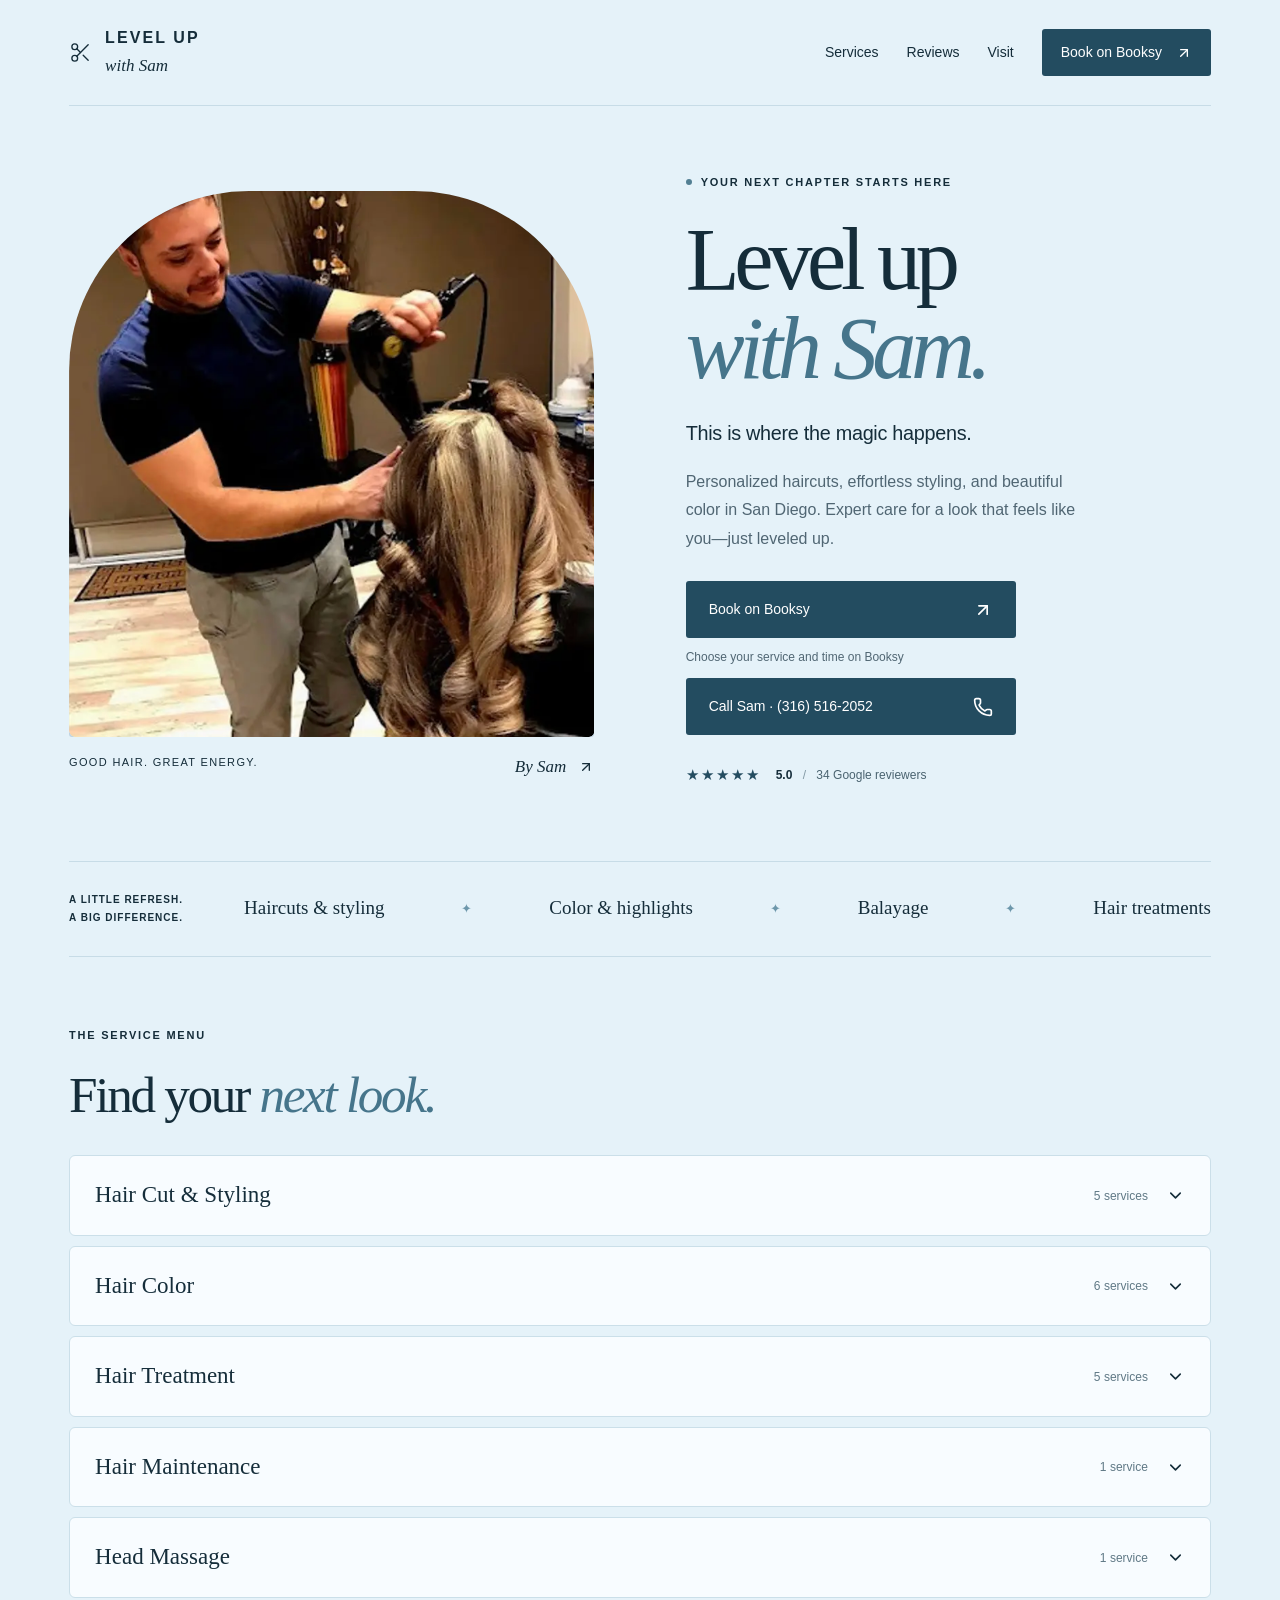
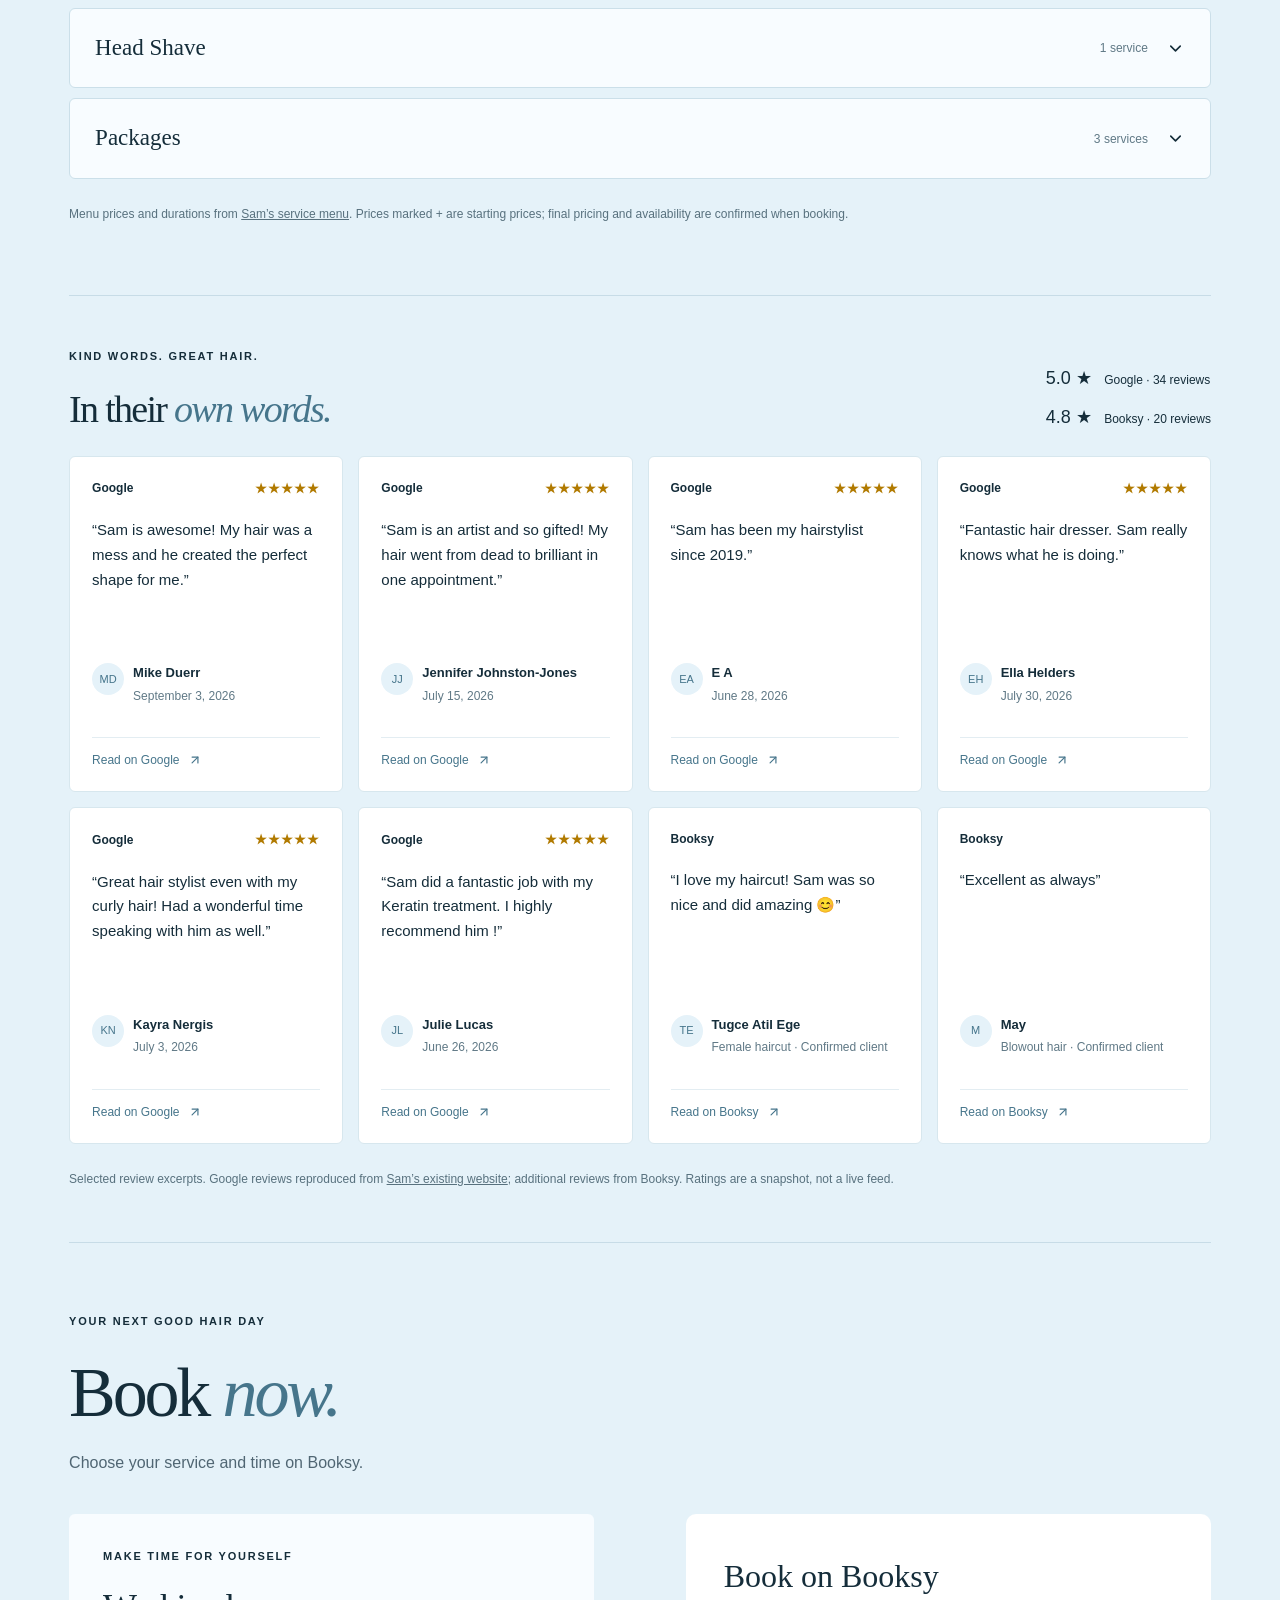
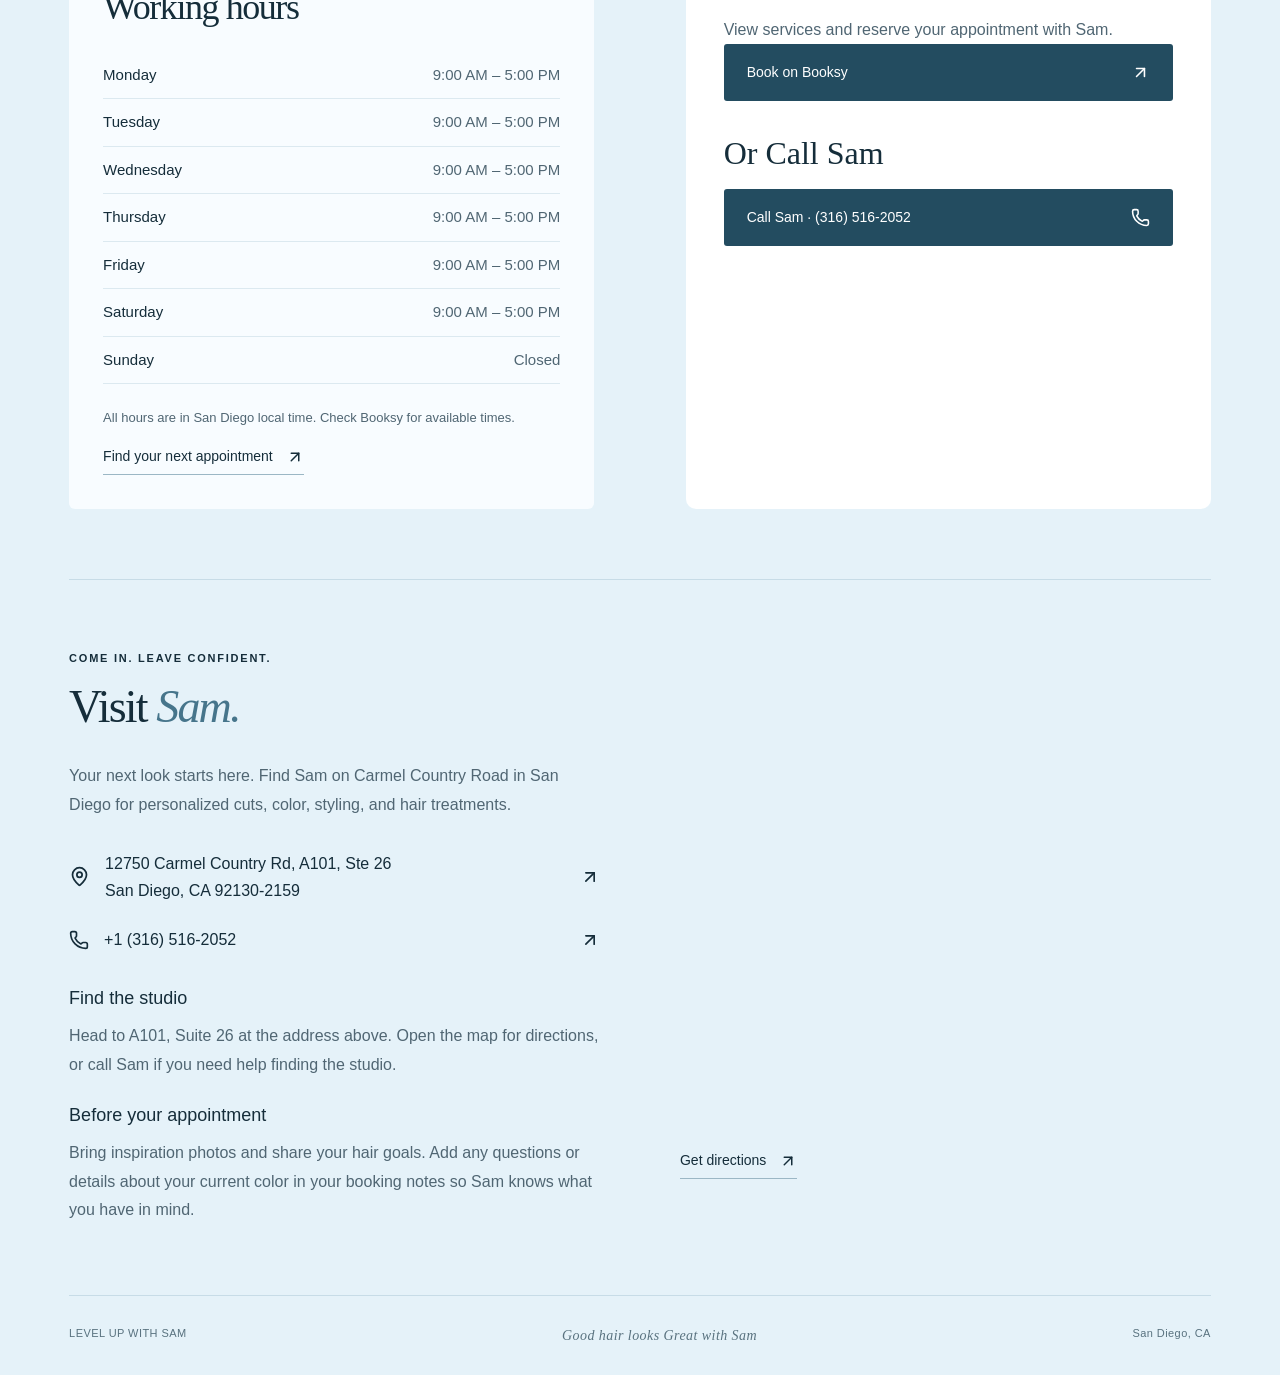
==== commit 056d3cba: "Publish Saturday working hours on GitHub Pages" ====
--- a/index.html
+++ b/index.html
@@ -1,2 +1,2 @@
-<!DOCTYPE html><html lang="en"><head><meta charSet="utf-8"/><meta name="viewport" content="width=device-width, initial-scale=1"/><link rel="stylesheet" href="/_next/static/css/index.CO27DDye.css" data-rsc-css-href="/_next/static/css/index.CO27DDye.css" data-precedence="vite-rsc/importer-resources"/><link rel="modulepreload" fetchPriority="low" href="/_next/static/chunks/index-DvLzWqvU.js"/><script src="/_next/static/chunks/rolldown-runtime-C60lm6uB.js" type="module" async=""></script><script src="/_next/static/chunks/framework-D_rUT4EX.js" type="module" async=""></script><link rel="modulepreload" href="/_next/static/chunks/layout-segment-context-ukCLM5VH.js" crossorigin=""/><link rel="modulepreload" href="/_next/static/chunks/Icon-D0zGVybZ.js" crossorigin=""/><link rel="modulepreload" href="/_next/static/chunks/salon-content-BWA7mRMn.js" crossorigin=""/><title>Level up with Sam | San Diego Hairstylist</title><meta name="description" content="Personalized haircuts, styling, color, highlights, balayage, and hair treatments with Sam in San Diego, California."/><link rel="icon" href="/favicon.svg"/><script>Object.assign(((self[Symbol.for("vinext.navigationRuntime")]??={bootstrap:{routeManifest:null},functions:{}}).bootstrap.rsc??={rsc:[]}),{params:{},nav:{"pathname":"/","searchParams":[]}})</script><link rel="modulepreload" href="/_next/static/chunks/index-DvLzWqvU.js" />
-</head><body><div class="site-shell"><header class="header"><a class="wordmark" href="#home" aria-label="Level up with Sam home"><svg xmlns="http://www.w3.org/2000/svg" width="23" height="23" viewBox="0 0 24 24" fill="none" stroke="currentColor" stroke-width="1.4" stroke-linecap="round" stroke-linejoin="round" class="lucide lucide-scissors" aria-hidden="true"><circle cx="6" cy="6" r="3"></circle><path d="M8.12 8.12 12 12"></path><path d="M20 4 8.12 15.88"></path><circle cx="6" cy="18" r="3"></circle><path d="M14.8 14.8 20 20"></path></svg><span>LEVEL UP <em>with Sam</em></span></a><nav class="top-nav" aria-label="Main navigation"><a href="#service-menu">Services</a><a href="#reviews">Reviews</a><a href="#visit">Visit</a><a class="nav-book" href="https://booksy.com/en-us/1558885_sam-h-enjaya_hair-salon_134656_san-diego">Book on Booksy <svg xmlns="http://www.w3.org/2000/svg" width="16" height="16" viewBox="0 0 24 24" fill="none" stroke="currentColor" stroke-width="2" stroke-linecap="round" stroke-linejoin="round" class="lucide lucide-arrow-up-right" aria-hidden="true"><path d="M7 7h10v10"></path><path d="M7 17 17 7"></path></svg></a></nav></header><main id="home"><section class="hero" aria-labelledby="hero-title"><div class="portrait-wrap"><div class="portrait" role="img" aria-label="Sam styling a client&#x27;s long blonde hair"></div><div class="portrait-caption"><span>GOOD HAIR. GREAT ENERGY.</span><span>By Sam <svg xmlns="http://www.w3.org/2000/svg" width="16" height="16" viewBox="0 0 24 24" fill="none" stroke="currentColor" stroke-width="2" stroke-linecap="round" stroke-linejoin="round" class="lucide lucide-arrow-up-right" aria-hidden="true"><path d="M7 7h10v10"></path><path d="M7 17 17 7"></path></svg></span></div></div><div class="hero-copy"><p class="eyebrow"><span></span> YOUR NEXT CHAPTER STARTS HERE</p><h1 id="hero-title">Level up<br/><em>with Sam.</em></h1><p class="intro">This is where the magic happens.</p><p class="description">Personalized haircuts, effortless styling, and beautiful color in San Diego. Expert care for a look that feels like you—just leveled up.</p><div class="booking"><a class="book-button" href="https://booksy.com/en-us/1558885_sam-h-enjaya_hair-salon_134656_san-diego">Book on Booksy <svg xmlns="http://www.w3.org/2000/svg" width="20" height="20" viewBox="0 0 24 24" fill="none" stroke="currentColor" stroke-width="2" stroke-linecap="round" stroke-linejoin="round" class="lucide lucide-arrow-up-right" aria-hidden="true"><path d="M7 7h10v10"></path><path d="M7 17 17 7"></path></svg></a><p>Choose your service and time on Booksy</p><a class="book-button hero-call" href="tel:+13165162052">Call Sam · (316) 516-2052 <svg xmlns="http://www.w3.org/2000/svg" width="20" height="20" viewBox="0 0 24 24" fill="none" stroke="currentColor" stroke-width="2" stroke-linecap="round" stroke-linejoin="round" class="lucide lucide-phone" aria-hidden="true"><path d="M13.832 16.568a1 1 0 0 0 1.213-.303l.355-.465A2 2 0 0 1 17 15h3a2 2 0 0 1 2 2v3a2 2 0 0 1-2 2A18 18 0 0 1 2 4a2 2 0 0 1 2-2h3a2 2 0 0 1 2 2v3a2 2 0 0 1-.8 1.6l-.468.351a1 1 0 0 0-.292 1.233 14 14 0 0 0 6.392 6.384"></path></svg></a></div><div class="rating"><span class="stars" aria-label="5 stars">★★★★★</span><span><strong>5.0</strong> <span class="rating-divider">/</span> 34 Google reviewers</span></div></div></section><section class="services" aria-label="Hair services"><span class="services-label">A LITTLE REFRESH.<br/>A BIG DIFFERENCE.</span><div class="service-list"><span>Haircuts &amp; styling</span><i>✦</i><span>Color &amp; highlights</span><i>✦</i><span>Balayage</span><i>✦</i><span>Hair treatments</span></div></section><section class="section-block" id="service-menu"><div class="section-heading"><div><p class="eyebrow">THE SERVICE MENU</p><h2>Find your <em>next look.</em></h2></div></div><div data-orientation="vertical" data-slot="accordion" class="flex w-full flex-col service-accordion"><div data-orientation="vertical" data-hidden="" data-index="-1" data-closed="" data-slot="accordion-item" class="not-last:border-b service-dropdown"><h3 data-orientation="vertical" data-hidden="" data-index="-1" data-closed="" class="flex"><button type="button" data-value="" data-orientation="vertical" data-hidden="" data-index="-1" tabindex="0" aria-disabled="false" aria-expanded="false" id="base-ui-_R_35piH2_" data-slot="accordion-trigger" class="focus-visible:ring-ring/50 focus-visible:border-ring focus-visible:after:border-ring **:data-[slot=accordion-trigger-icon]:text-muted-foreground rounded-lg py-2.5 text-left text-sm font-medium hover:underline focus-visible:ring-3 **:data-[slot=accordion-trigger-icon]:ml-auto **:data-[slot=accordion-trigger-icon]:size-4 group/accordion-trigger relative flex flex-1 items-start justify-between border border-transparent transition-all outline-none aria-disabled:pointer-events-none aria-disabled:opacity-50 service-dropdown-trigger"><span>Hair Cut &amp; Styling</span><span class="service-count">5<!-- --> <!-- -->services</span><svg xmlns="http://www.w3.org/2000/svg" width="24" height="24" viewBox="0 0 24 24" fill="none" stroke="currentColor" stroke-width="2" stroke-linecap="round" stroke-linejoin="round" class="lucide lucide-chevron-down pointer-events-none shrink-0 group-aria-expanded/accordion-trigger:hidden" aria-hidden="true" data-slot="accordion-trigger-icon"><path d="m6 9 6 6 6-6"></path></svg><svg xmlns="http://www.w3.org/2000/svg" width="24" height="24" viewBox="0 0 24 24" fill="none" stroke="currentColor" stroke-width="2" stroke-linecap="round" stroke-linejoin="round" class="lucide lucide-chevron-up pointer-events-none hidden shrink-0 group-aria-expanded/accordion-trigger:inline" aria-hidden="true" data-slot="accordion-trigger-icon"><path d="m18 15-6-6-6 6"></path></svg></button></h3></div><div data-orientation="vertical" data-hidden="" data-index="-1" data-closed="" data-slot="accordion-item" class="not-last:border-b service-dropdown"><h3 data-orientation="vertical" data-hidden="" data-index="-1" data-closed="" class="flex"><button type="button" data-value="" data-orientation="vertical" data-hidden="" data-index="-1" tabindex="0" aria-disabled="false" aria-expanded="false" id="base-ui-_R_55piH2_" data-slot="accordion-trigger" class="focus-visible:ring-ring/50 focus-visible:border-ring focus-visible:after:border-ring **:data-[slot=accordion-trigger-icon]:text-muted-foreground rounded-lg py-2.5 text-left text-sm font-medium hover:underline focus-visible:ring-3 **:data-[slot=accordion-trigger-icon]:ml-auto **:data-[slot=accordion-trigger-icon]:size-4 group/accordion-trigger relative flex flex-1 items-start justify-between border border-transparent transition-all outline-none aria-disabled:pointer-events-none aria-disabled:opacity-50 service-dropdown-trigger"><span>Hair Color</span><span class="service-count">6<!-- --> <!-- -->services</span><svg xmlns="http://www.w3.org/2000/svg" width="24" height="24" viewBox="0 0 24 24" fill="none" stroke="currentColor" stroke-width="2" stroke-linecap="round" stroke-linejoin="round" class="lucide lucide-chevron-down pointer-events-none shrink-0 group-aria-expanded/accordion-trigger:hidden" aria-hidden="true" data-slot="accordion-trigger-icon"><path d="m6 9 6 6 6-6"></path></svg><svg xmlns="http://www.w3.org/2000/svg" width="24" height="24" viewBox="0 0 24 24" fill="none" stroke="currentColor" stroke-width="2" stroke-linecap="round" stroke-linejoin="round" class="lucide lucide-chevron-up pointer-events-none hidden shrink-0 group-aria-expanded/accordion-trigger:inline" aria-hidden="true" data-slot="accordion-trigger-icon"><path d="m18 15-6-6-6 6"></path></svg></button></h3></div><div data-orientation="vertical" data-hidden="" data-index="-1" data-closed="" data-slot="accordion-item" class="not-last:border-b service-dropdown"><h3 data-orientation="vertical" data-hidden="" data-index="-1" data-closed="" class="flex"><button type="button" data-value="" data-orientation="vertical" data-hidden="" data-index="-1" tabindex="0" aria-disabled="false" aria-expanded="false" id="base-ui-_R_75piH2_" data-slot="accordion-trigger" class="focus-visible:ring-ring/50 focus-visible:border-ring focus-visible:after:border-ring **:data-[slot=accordion-trigger-icon]:text-muted-foreground rounded-lg py-2.5 text-left text-sm font-medium hover:underline focus-visible:ring-3 **:data-[slot=accordion-trigger-icon]:ml-auto **:data-[slot=accordion-trigger-icon]:size-4 group/accordion-trigger relative flex flex-1 items-start justify-between border border-transparent transition-all outline-none aria-disabled:pointer-events-none aria-disabled:opacity-50 service-dropdown-trigger"><span>Hair Treatment</span><span class="service-count">5<!-- --> <!-- -->services</span><svg xmlns="http://www.w3.org/2000/svg" width="24" height="24" viewBox="0 0 24 24" fill="none" stroke="currentColor" stroke-width="2" stroke-linecap="round" stroke-linejoin="round" class="lucide lucide-chevron-down pointer-events-none shrink-0 group-aria-expanded/accordion-trigger:hidden" aria-hidden="true" data-slot="accordion-trigger-icon"><path d="m6 9 6 6 6-6"></path></svg><svg xmlns="http://www.w3.org/2000/svg" width="24" height="24" viewBox="0 0 24 24" fill="none" stroke="currentColor" stroke-width="2" stroke-linecap="round" stroke-linejoin="round" class="lucide lucide-chevron-up pointer-events-none hidden shrink-0 group-aria-expanded/accordion-trigger:inline" aria-hidden="true" data-slot="accordion-trigger-icon"><path d="m18 15-6-6-6 6"></path></svg></button></h3></div><div data-orientation="vertical" data-hidden="" data-index="-1" data-closed="" data-slot="accordion-item" class="not-last:border-b service-dropdown"><h3 data-orientation="vertical" data-hidden="" data-index="-1" data-closed="" class="flex"><button type="button" data-value="" data-orientation="vertical" data-hidden="" data-index="-1" tabindex="0" aria-disabled="false" aria-expanded="false" id="base-ui-_R_95piH2_" data-slot="accordion-trigger" class="focus-visible:ring-ring/50 focus-visible:border-ring focus-visible:after:border-ring **:data-[slot=accordion-trigger-icon]:text-muted-foreground rounded-lg py-2.5 text-left text-sm font-medium hover:underline focus-visible:ring-3 **:data-[slot=accordion-trigger-icon]:ml-auto **:data-[slot=accordion-trigger-icon]:size-4 group/accordion-trigger relative flex flex-1 items-start justify-between border border-transparent transition-all outline-none aria-disabled:pointer-events-none aria-disabled:opacity-50 service-dropdown-trigger"><span>Hair Maintenance</span><span class="service-count">1<!-- --> <!-- -->service</span><svg xmlns="http://www.w3.org/2000/svg" width="24" height="24" viewBox="0 0 24 24" fill="none" stroke="currentColor" stroke-width="2" stroke-linecap="round" stroke-linejoin="round" class="lucide lucide-chevron-down pointer-events-none shrink-0 group-aria-expanded/accordion-trigger:hidden" aria-hidden="true" data-slot="accordion-trigger-icon"><path d="m6 9 6 6 6-6"></path></svg><svg xmlns="http://www.w3.org/2000/svg" width="24" height="24" viewBox="0 0 24 24" fill="none" stroke="currentColor" stroke-width="2" stroke-linecap="round" stroke-linejoin="round" class="lucide lucide-chevron-up pointer-events-none hidden shrink-0 group-aria-expanded/accordion-trigger:inline" aria-hidden="true" data-slot="accordion-trigger-icon"><path d="m18 15-6-6-6 6"></path></svg></button></h3></div><div data-orientation="vertical" data-hidden="" data-index="-1" data-closed="" data-slot="accordion-item" class="not-last:border-b service-dropdown"><h3 data-orientation="vertical" data-hidden="" data-index="-1" data-closed="" class="flex"><button type="button" data-value="" data-orientation="vertical" data-hidden="" data-index="-1" tabindex="0" aria-disabled="false" aria-expanded="false" id="base-ui-_R_b5piH2_" data-slot="accordion-trigger" class="focus-visible:ring-ring/50 focus-visible:border-ring focus-visible:after:border-ring **:data-[slot=accordion-trigger-icon]:text-muted-foreground rounded-lg py-2.5 text-left text-sm font-medium hover:underline focus-visible:ring-3 **:data-[slot=accordion-trigger-icon]:ml-auto **:data-[slot=accordion-trigger-icon]:size-4 group/accordion-trigger relative flex flex-1 items-start justify-between border border-transparent transition-all outline-none aria-disabled:pointer-events-none aria-disabled:opacity-50 service-dropdown-trigger"><span>Head Massage</span><span class="service-count">1<!-- --> <!-- -->service</span><svg xmlns="http://www.w3.org/2000/svg" width="24" height="24" viewBox="0 0 24 24" fill="none" stroke="currentColor" stroke-width="2" stroke-linecap="round" stroke-linejoin="round" class="lucide lucide-chevron-down pointer-events-none shrink-0 group-aria-expanded/accordion-trigger:hidden" aria-hidden="true" data-slot="accordion-trigger-icon"><path d="m6 9 6 6 6-6"></path></svg><svg xmlns="http://www.w3.org/2000/svg" width="24" height="24" viewBox="0 0 24 24" fill="none" stroke="currentColor" stroke-width="2" stroke-linecap="round" stroke-linejoin="round" class="lucide lucide-chevron-up pointer-events-none hidden shrink-0 group-aria-expanded/accordion-trigger:inline" aria-hidden="true" data-slot="accordion-trigger-icon"><path d="m18 15-6-6-6 6"></path></svg></button></h3></div><div data-orientation="vertical" data-hidden="" data-index="-1" data-closed="" data-slot="accordion-item" class="not-last:border-b service-dropdown"><h3 data-orientation="vertical" data-hidden="" data-index="-1" data-closed="" class="flex"><button type="button" data-value="" data-orientation="vertical" data-hidden="" data-index="-1" tabindex="0" aria-disabled="false" aria-expanded="false" id="base-ui-_R_d5piH2_" data-slot="accordion-trigger" class="focus-visible:ring-ring/50 focus-visible:border-ring focus-visible:after:border-ring **:data-[slot=accordion-trigger-icon]:text-muted-foreground rounded-lg py-2.5 text-left text-sm font-medium hover:underline focus-visible:ring-3 **:data-[slot=accordion-trigger-icon]:ml-auto **:data-[slot=accordion-trigger-icon]:size-4 group/accordion-trigger relative flex flex-1 items-start justify-between border border-transparent transition-all outline-none aria-disabled:pointer-events-none aria-disabled:opacity-50 service-dropdown-trigger"><span>Head Shave</span><span class="service-count">1<!-- --> <!-- -->service</span><svg xmlns="http://www.w3.org/2000/svg" width="24" height="24" viewBox="0 0 24 24" fill="none" stroke="currentColor" stroke-width="2" stroke-linecap="round" stroke-linejoin="round" class="lucide lucide-chevron-down pointer-events-none shrink-0 group-aria-expanded/accordion-trigger:hidden" aria-hidden="true" data-slot="accordion-trigger-icon"><path d="m6 9 6 6 6-6"></path></svg><svg xmlns="http://www.w3.org/2000/svg" width="24" height="24" viewBox="0 0 24 24" fill="none" stroke="currentColor" stroke-width="2" stroke-linecap="round" stroke-linejoin="round" class="lucide lucide-chevron-up pointer-events-none hidden shrink-0 group-aria-expanded/accordion-trigger:inline" aria-hidden="true" data-slot="accordion-trigger-icon"><path d="m18 15-6-6-6 6"></path></svg></button></h3></div><div data-orientation="vertical" data-hidden="" data-index="-1" data-closed="" data-slot="accordion-item" class="not-last:border-b service-dropdown"><h3 data-orientation="vertical" data-hidden="" data-index="-1" data-closed="" class="flex"><button type="button" data-value="" data-orientation="vertical" data-hidden="" data-index="-1" tabindex="0" aria-disabled="false" aria-expanded="false" id="base-ui-_R_f5piH2_" data-slot="accordion-trigger" class="focus-visible:ring-ring/50 focus-visible:border-ring focus-visible:after:border-ring **:data-[slot=accordion-trigger-icon]:text-muted-foreground rounded-lg py-2.5 text-left text-sm font-medium hover:underline focus-visible:ring-3 **:data-[slot=accordion-trigger-icon]:ml-auto **:data-[slot=accordion-trigger-icon]:size-4 group/accordion-trigger relative flex flex-1 items-start justify-between border border-transparent transition-all outline-none aria-disabled:pointer-events-none aria-disabled:opacity-50 service-dropdown-trigger"><span>Packages</span><span class="service-count">3<!-- --> <!-- -->services</span><svg xmlns="http://www.w3.org/2000/svg" width="24" height="24" viewBox="0 0 24 24" fill="none" stroke="currentColor" stroke-width="2" stroke-linecap="round" stroke-linejoin="round" class="lucide lucide-chevron-down pointer-events-none shrink-0 group-aria-expanded/accordion-trigger:hidden" aria-hidden="true" data-slot="accordion-trigger-icon"><path d="m6 9 6 6 6-6"></path></svg><svg xmlns="http://www.w3.org/2000/svg" width="24" height="24" viewBox="0 0 24 24" fill="none" stroke="currentColor" stroke-width="2" stroke-linecap="round" stroke-linejoin="round" class="lucide lucide-chevron-up pointer-events-none hidden shrink-0 group-aria-expanded/accordion-trigger:inline" aria-hidden="true" data-slot="accordion-trigger-icon"><path d="m18 15-6-6-6 6"></path></svg></button></h3></div></div><p class="source-note">Menu prices and durations from <a href="https://levelupwithsamsandiego.zoca.com/services" target="_blank" rel="noopener noreferrer">Sam’s service menu</a>. Prices marked + are starting prices; final pricing and availability are confirmed when booking.</p></section><section class="section-block reviews-section" id="reviews"><div class="section-heading"><div><p class="eyebrow">KIND WORDS. GREAT HAIR.</p><h2>In their <em>own words.</em></h2></div><div class="review-scores"><a href="https://www.google.com/maps/search/?api=1&amp;query=Level+up+with+Sam&amp;query_place_id=ChIJPeFnbPkJ3IARtwCSnptxzpw" target="_blank" rel="noopener noreferrer"><strong>5.0 ★</strong> Google · 34 reviews</a><a href="https://booksy.com/en-us/1558885_sam-h-enjaya_hair-salon_134656_san-diego" target="_blank" rel="noopener noreferrer"><strong>4.8 ★</strong> Booksy · 20 reviews</a></div></div><div class="review-grid"><article class="review-card"><div class="review-platform"><span>Google</span><span class="gold-stars" aria-label="5 stars">★★★★★</span></div><blockquote>“<!-- -->Sam is awesome! My hair was a mess and he created the perfect shape for me.<!-- -->”</blockquote><div class="review-author"><span class="avatar">MD</span><div><strong>Mike Duerr</strong><p>September 3, 2026</p></div></div><a class="review-link" href="https://www.google.com/maps/search/?api=1&amp;query=Level+up+with+Sam&amp;query_place_id=ChIJPeFnbPkJ3IARtwCSnptxzpw" target="_blank" rel="noopener noreferrer">Read on <!-- -->Google<!-- --> <svg xmlns="http://www.w3.org/2000/svg" width="14" height="14" viewBox="0 0 24 24" fill="none" stroke="currentColor" stroke-width="2" stroke-linecap="round" stroke-linejoin="round" class="lucide lucide-arrow-up-right" aria-hidden="true"><path d="M7 7h10v10"></path><path d="M7 17 17 7"></path></svg></a></article><article class="review-card"><div class="review-platform"><span>Google</span><span class="gold-stars" aria-label="5 stars">★★★★★</span></div><blockquote>“<!-- -->Sam is an artist and so gifted! My hair went from dead to brilliant in one appointment.<!-- -->”</blockquote><div class="review-author"><span class="avatar">JJ</span><div><strong>Jennifer Johnston-Jones</strong><p>July 15, 2026</p></div></div><a class="review-link" href="https://www.google.com/maps/search/?api=1&amp;query=Level+up+with+Sam&amp;query_place_id=ChIJPeFnbPkJ3IARtwCSnptxzpw" target="_blank" rel="noopener noreferrer">Read on <!-- -->Google<!-- --> <svg xmlns="http://www.w3.org/2000/svg" width="14" height="14" viewBox="0 0 24 24" fill="none" stroke="currentColor" stroke-width="2" stroke-linecap="round" stroke-linejoin="round" class="lucide lucide-arrow-up-right" aria-hidden="true"><path d="M7 7h10v10"></path><path d="M7 17 17 7"></path></svg></a></article><article class="review-card"><div class="review-platform"><span>Google</span><span class="gold-stars" aria-label="5 stars">★★★★★</span></div><blockquote>“<!-- -->Sam has been my hairstylist since 2019.<!-- -->”</blockquote><div class="review-author"><span class="avatar">EA</span><div><strong>E A</strong><p>June 28, 2026</p></div></div><a class="review-link" href="https://www.google.com/maps/search/?api=1&amp;query=Level+up+with+Sam&amp;query_place_id=ChIJPeFnbPkJ3IARtwCSnptxzpw" target="_blank" rel="noopener noreferrer">Read on <!-- -->Google<!-- --> <svg xmlns="http://www.w3.org/2000/svg" width="14" height="14" viewBox="0 0 24 24" fill="none" stroke="currentColor" stroke-width="2" stroke-linecap="round" stroke-linejoin="round" class="lucide lucide-arrow-up-right" aria-hidden="true"><path d="M7 7h10v10"></path><path d="M7 17 17 7"></path></svg></a></article><article class="review-card"><div class="review-platform"><span>Google</span><span class="gold-stars" aria-label="5 stars">★★★★★</span></div><blockquote>“<!-- -->Fantastic hair dresser. Sam really knows what he is doing.<!-- -->”</blockquote><div class="review-author"><span class="avatar">EH</span><div><strong>Ella Helders</strong><p>July 30, 2026</p></div></div><a class="review-link" href="https://www.google.com/maps/search/?api=1&amp;query=Level+up+with+Sam&amp;query_place_id=ChIJPeFnbPkJ3IARtwCSnptxzpw" target="_blank" rel="noopener noreferrer">Read on <!-- -->Google<!-- --> <svg xmlns="http://www.w3.org/2000/svg" width="14" height="14" viewBox="0 0 24 24" fill="none" stroke="currentColor" stroke-width="2" stroke-linecap="round" stroke-linejoin="round" class="lucide lucide-arrow-up-right" aria-hidden="true"><path d="M7 7h10v10"></path><path d="M7 17 17 7"></path></svg></a></article><article class="review-card"><div class="review-platform"><span>Google</span><span class="gold-stars" aria-label="5 stars">★★★★★</span></div><blockquote>“<!-- -->Great hair stylist even with my curly hair! Had a wonderful time speaking with him as well.<!-- -->”</blockquote><div class="review-author"><span class="avatar">KN</span><div><strong>Kayra Nergis</strong><p>July 3, 2026</p></div></div><a class="review-link" href="https://www.google.com/maps/search/?api=1&amp;query=Level+up+with+Sam&amp;query_place_id=ChIJPeFnbPkJ3IARtwCSnptxzpw" target="_blank" rel="noopener noreferrer">Read on <!-- -->Google<!-- --> <svg xmlns="http://www.w3.org/2000/svg" width="14" height="14" viewBox="0 0 24 24" fill="none" stroke="currentColor" stroke-width="2" stroke-linecap="round" stroke-linejoin="round" class="lucide lucide-arrow-up-right" aria-hidden="true"><path d="M7 7h10v10"></path><path d="M7 17 17 7"></path></svg></a></article><article class="review-card"><div class="review-platform"><span>Google</span><span class="gold-stars" aria-label="5 stars">★★★★★</span></div><blockquote>“<!-- -->Sam did a fantastic job with my Keratin treatment. I highly recommend him !<!-- -->”</blockquote><div class="review-author"><span class="avatar">JL</span><div><strong>Julie Lucas</strong><p>June 26, 2026</p></div></div><a class="review-link" href="https://www.google.com/maps/search/?api=1&amp;query=Level+up+with+Sam&amp;query_place_id=ChIJPeFnbPkJ3IARtwCSnptxzpw" target="_blank" rel="noopener noreferrer">Read on <!-- -->Google<!-- --> <svg xmlns="http://www.w3.org/2000/svg" width="14" height="14" viewBox="0 0 24 24" fill="none" stroke="currentColor" stroke-width="2" stroke-linecap="round" stroke-linejoin="round" class="lucide lucide-arrow-up-right" aria-hidden="true"><path d="M7 7h10v10"></path><path d="M7 17 17 7"></path></svg></a></article><article class="review-card"><div class="review-platform"><span>Booksy</span></div><blockquote>“<!-- -->I love my haircut! Sam was so nice and did amazing 😊<!-- -->”</blockquote><div class="review-author"><span class="avatar">TE</span><div><strong>Tugce Atil Ege</strong><p>Female haircut · Confirmed client</p></div></div><a class="review-link" href="https://booksy.com/en-us/1558885_sam-h-enjaya_hair-salon_134656_san-diego" target="_blank" rel="noopener noreferrer">Read on <!-- -->Booksy<!-- --> <svg xmlns="http://www.w3.org/2000/svg" width="14" height="14" viewBox="0 0 24 24" fill="none" stroke="currentColor" stroke-width="2" stroke-linecap="round" stroke-linejoin="round" class="lucide lucide-arrow-up-right" aria-hidden="true"><path d="M7 7h10v10"></path><path d="M7 17 17 7"></path></svg></a></article><article class="review-card"><div class="review-platform"><span>Booksy</span></div><blockquote>“<!-- -->Excellent as always<!-- -->”</blockquote><div class="review-author"><span class="avatar">M</span><div><strong>May</strong><p>Blowout hair · Confirmed client</p></div></div><a class="review-link" href="https://booksy.com/en-us/1558885_sam-h-enjaya_hair-salon_134656_san-diego" target="_blank" rel="noopener noreferrer">Read on <!-- -->Booksy<!-- --> <svg xmlns="http://www.w3.org/2000/svg" width="14" height="14" viewBox="0 0 24 24" fill="none" stroke="currentColor" stroke-width="2" stroke-linecap="round" stroke-linejoin="round" class="lucide lucide-arrow-up-right" aria-hidden="true"><path d="M7 7h10v10"></path><path d="M7 17 17 7"></path></svg></a></article></div><p class="source-note">Selected review excerpts. Google reviews reproduced from <a href="https://levelupwithsamsandiego.zoca.com/#reviews" target="_blank" rel="noopener noreferrer">Sam’s existing website</a>; additional reviews from Booksy. Ratings are a snapshot, not a live feed.</p></section><section class="section-block book-section" id="book-now"><div class="book-intro"><div class="book-title"><p class="eyebrow">YOUR NEXT GOOD HAIR DAY</p><h2>Book <em>now.</em></h2><p>Choose your service and time on Booksy.</p></div></div><div class="hours"><p class="eyebrow">MAKE TIME FOR YOURSELF</p><h3>Working hours</h3><dl><div><dt>Monday</dt><dd>9:00 AM – 5:00 PM</dd></div><div><dt>Tuesday</dt><dd>9:00 AM – 5:00 PM</dd></div><div><dt>Wednesday</dt><dd>9:00 AM – 5:00 PM</dd></div><div><dt>Thursday</dt><dd>9:00 AM – 5:00 PM</dd></div><div><dt>Friday</dt><dd>9:00 AM – 5:00 PM</dd></div><div><dt>Saturday</dt><dd>Closed</dd></div><div><dt>Sunday</dt><dd>Closed</dd></div></dl><p class="hours-note">All hours are in San Diego local time. Check Booksy for available times.</p><a class="text-link" href="https://booksy.com/en-us/1558885_sam-h-enjaya_hair-salon_134656_san-diego">Find your next appointment <svg xmlns="http://www.w3.org/2000/svg" width="18" height="18" viewBox="0 0 24 24" fill="none" stroke="currentColor" stroke-width="2" stroke-linecap="round" stroke-linejoin="round" class="lucide lucide-arrow-up-right" aria-hidden="true"><path d="M7 7h10v10"></path><path d="M7 17 17 7"></path></svg></a></div><div class="booking-card"><h3>Book on Booksy</h3><p>View services and reserve your appointment with Sam.</p><div class="booking-actions"><a class="book-button" href="https://booksy.com/en-us/1558885_sam-h-enjaya_hair-salon_134656_san-diego">Book on Booksy <svg xmlns="http://www.w3.org/2000/svg" width="19" height="19" viewBox="0 0 24 24" fill="none" stroke="currentColor" stroke-width="2" stroke-linecap="round" stroke-linejoin="round" class="lucide lucide-arrow-up-right" aria-hidden="true"><path d="M7 7h10v10"></path><path d="M7 17 17 7"></path></svg></a><h3 class="booking-alternative">Or Call Sam</h3><a class="book-button" href="tel:+13165162052">Call Sam · (316) 516-2052 <svg xmlns="http://www.w3.org/2000/svg" width="19" height="19" viewBox="0 0 24 24" fill="none" stroke="currentColor" stroke-width="2" stroke-linecap="round" stroke-linejoin="round" class="lucide lucide-phone" aria-hidden="true"><path d="M13.832 16.568a1 1 0 0 0 1.213-.303l.355-.465A2 2 0 0 1 17 15h3a2 2 0 0 1 2 2v3a2 2 0 0 1-2 2A18 18 0 0 1 2 4a2 2 0 0 1 2-2h3a2 2 0 0 1 2 2v3a2 2 0 0 1-.8 1.6l-.468.351a1 1 0 0 0-.292 1.233 14 14 0 0 0 6.392 6.384"></path></svg></a></div></div></section><section class="visit" id="visit" aria-labelledby="visit-title"><div class="visit-info"><p class="eyebrow">COME IN. LEAVE CONFIDENT.</p><h2 id="visit-title">Visit <em>Sam.</em></h2><p class="visit-description">Your next look starts here. Find Sam on Carmel Country Road in San Diego for personalized cuts, color, styling, and hair treatments.</p><a class="contact-line" href="https://www.google.com/maps/search/?api=1&amp;query=12750+Carmel+Country+Rd+A101+Studio+26+San+Diego+CA+92130" target="_blank" rel="noopener noreferrer"><svg xmlns="http://www.w3.org/2000/svg" width="21" height="21" viewBox="0 0 24 24" fill="none" stroke="currentColor" stroke-width="2" stroke-linecap="round" stroke-linejoin="round" class="lucide lucide-map-pin" aria-hidden="true"><path d="M20 10c0 4.993-5.539 10.193-7.399 11.799a1 1 0 0 1-1.202 0C9.539 20.193 4 14.993 4 10a8 8 0 0 1 16 0"></path><circle cx="12" cy="10" r="3"></circle></svg><span>12750 Carmel Country Rd, A101, Ste 26<br/>San Diego, CA 92130-2159</span><svg xmlns="http://www.w3.org/2000/svg" width="20" height="20" viewBox="0 0 24 24" fill="none" stroke="currentColor" stroke-width="2" stroke-linecap="round" stroke-linejoin="round" class="lucide lucide-arrow-up-right" aria-hidden="true"><path d="M7 7h10v10"></path><path d="M7 17 17 7"></path></svg></a><a class="contact-line" href="tel:+13165162052"><svg xmlns="http://www.w3.org/2000/svg" width="20" height="20" viewBox="0 0 24 24" fill="none" stroke="currentColor" stroke-width="2" stroke-linecap="round" stroke-linejoin="round" class="lucide lucide-phone" aria-hidden="true"><path d="M13.832 16.568a1 1 0 0 0 1.213-.303l.355-.465A2 2 0 0 1 17 15h3a2 2 0 0 1 2 2v3a2 2 0 0 1-2 2A18 18 0 0 1 2 4a2 2 0 0 1 2-2h3a2 2 0 0 1 2 2v3a2 2 0 0 1-.8 1.6l-.468.351a1 1 0 0 0-.292 1.233 14 14 0 0 0 6.392 6.384"></path></svg><span>+1 (316) 516-2052</span><svg xmlns="http://www.w3.org/2000/svg" width="20" height="20" viewBox="0 0 24 24" fill="none" stroke="currentColor" stroke-width="2" stroke-linecap="round" stroke-linejoin="round" class="lucide lucide-arrow-up-right" aria-hidden="true"><path d="M7 7h10v10"></path><path d="M7 17 17 7"></path></svg></a><div class="visit-details"><div><h3>Find the studio</h3><p>Head to A101, Suite 26 at the address above. Open the map for directions, or call Sam if you need help finding the studio.</p></div><div><h3>Before your appointment</h3><p>Bring inspiration photos and share your hair goals. Add any questions or details about your current color in your booking notes so Sam knows what you have in mind.</p></div></div></div><div class="visit-map"><iframe class="map" title="Map to Level up with Sam in San Diego" src="https://www.google.com/maps?q=12750+Carmel+Country+Rd+A101+San+Diego+CA+92130&amp;output=embed" loading="lazy" referrerPolicy="no-referrer-when-downgrade"></iframe><a class="text-link" href="https://www.google.com/maps/search/?api=1&amp;query=12750+Carmel+Country+Rd+A101+Studio+26+San+Diego+CA+92130" target="_blank" rel="noopener noreferrer">Get directions <svg xmlns="http://www.w3.org/2000/svg" width="18" height="18" viewBox="0 0 24 24" fill="none" stroke="currentColor" stroke-width="2" stroke-linecap="round" stroke-linejoin="round" class="lucide lucide-arrow-up-right" aria-hidden="true"><path d="M7 7h10v10"></path><path d="M7 17 17 7"></path></svg></a></div></section></main><footer><span>LEVEL UP WITH SAM</span><span>Good hair looks Great with Sam</span><span>San Diego, CA</span></footer></div><script type="module" src="/_next/static/chunks/index-DvLzWqvU.js" id="_R_" async=""></script><script>((self[Symbol.for("vinext.navigationRuntime")]??={bootstrap:{routeManifest:null},functions:{}}).bootstrap.rsc??={rsc:[]}).rsc.push("0:{\"page:/\":\"$L1\",\"layout:/\":\"$L2\",\"route:/\":\"$L3\",\"__route\":\"route:/\",\"__interceptionContext\":null,\"__layoutIds\":[\"layout:/\"],\"__rootLayout\":\"/\",\"__bfcacheSegmentIdentities\":{\"layout:/\":\"[\\\"layout\\\",\\\"layout:/\\\",\\\"root-boundary:/\\\",\\\"\\\"]\",\"page:/\":\"[\\\"page\\\",\\\"page:/\\\",\\\"root-boundary:/\\\",\\\"\\\"]\"},\"__srcPage\":[\"page\"],\"__layoutFlags\":{\"layout:/\":\"s\"},\"__artifactCompatibility\":{\"schemaVersion\":1,\"graphVersion\":\"app-route-graph:1177fd80f83fa7b0\",\"deploymentVersion\":\"89ac63b1-64cc-4194-a35b-bce1a236fbb3\",\"appElementsSchemaVersion\":1,\"rscPayloadSchemaVersion\":1,\"rootBoundaryId\":\"/\",\"renderEpoch\":null}}\n")</script><script>((self[Symbol.for("vinext.navigationRuntime")]??={bootstrap:{routeManifest:null},functions:{}}).bootstrap.rsc??={rsc:[]}).rsc.push("4:I[\"8c0f216c4604\",[],\"Children\",1]\n")</script><script>((self[Symbol.for("vinext.navigationRuntime")]??={bootstrap:{routeManifest:null},functions:{}}).bootstrap.rsc??={rsc:[]}).rsc.push("5:I[\"593f344dc510\",[],\"GlobalErrorBoundary\",1]\n")</script><script>((self[Symbol.for("vinext.navigationRuntime")]??={bootstrap:{routeManifest:null},functions:{}}).bootstrap.rsc??={rsc:[]}).rsc.push("6:I[\"0b874ad30386\",[],\"default\",1]\n")</script><script>((self[Symbol.for("vinext.navigationRuntime")]??={bootstrap:{routeManifest:null},functions:{}}).bootstrap.rsc??={rsc:[]}).rsc.push("7:I[\"593f344dc510\",[],\"ErrorBoundary\",1]\n")</script><script>((self[Symbol.for("vinext.navigationRuntime")]??={bootstrap:{routeManifest:null},functions:{}}).bootstrap.rsc??={rsc:[]}).rsc.push("8:I[\"15c18cfaeeff\",[],\"LayoutSegmentProvider\",1]\n")</script><script>((self[Symbol.for("vinext.navigationRuntime")]??={bootstrap:{routeManifest:null},functions:{}}).bootstrap.rsc??={rsc:[]}).rsc.push("9:I[\"8c0f216c4604\",[],\"Slot\",1]\n")</script><script>((self[Symbol.for("vinext.navigationRuntime")]??={bootstrap:{routeManifest:null},functions:{}}).bootstrap.rsc??={rsc:[]}).rsc.push("a:I[\"593f344dc510\",[],\"NotFoundBoundary\",1]\n")</script><script>((self[Symbol.for("vinext.navigationRuntime")]??={bootstrap:{routeManifest:null},functions:{}}).bootstrap.rsc??={rsc:[]}).rsc.push("b:I[\"9276801271d6\",[],\"AppRouterScrollTarget\",1]\n")</script><script>((self[Symbol.for("vinext.navigationRuntime")]??={bootstrap:{routeManifest:null},functions:{}}).bootstrap.rsc??={rsc:[]}).rsc.push("c:I[\"593f344dc510\",[],\"RedirectBoundary\",1]\n")</script><script>((self[Symbol.for("vinext.navigationRuntime")]??={bootstrap:{routeManifest:null},functions:{}}).bootstrap.rsc??={rsc:[]}).rsc.push(":HL[\"/_next/static/css/index.CO27DDye.css\",\"style\"     ]\n")</script><script>((self[Symbol.for("vinext.navigationRuntime")]??={bootstrap:{routeManifest:null},functions:{}}).bootstrap.rsc??={rsc:[]}).rsc.push("2:[[[\"$\",\"link\",\"css:/_next/static/css/index.CO27DDye.css\",{\"rel\":\"stylesheet\",\"precedence\":\"vite-rsc/importer-resources\",\"href\":\"/_next/static/css/index.CO27DDye.css\",\"data-rsc-css-href\":\"/_next/static/css/index.CO27DDye.css\"}],\"$undefined\"],[\"$\",\"html\",null,{\"lang\":\"en\",\"children\":[\"$\",\"body\",null,{\"children\":[\"$\",\"$L4\",null,{}]}]}]]\n")</script><script>((self[Symbol.for("vinext.navigationRuntime")]??={bootstrap:{routeManifest:null},functions:{}}).bootstrap.rsc??={rsc:[]}).rsc.push("3:[[[\"$\",\"meta\",null,{\"charSet\":\"utf-8\"}],[[\"$\",\"title\",\"0\",{\"children\":\"Level up with Sam | San Diego Hairstylist\"}],[\"$\",\"meta\",\"1\",{\"name\":\"description\",\"content\":\"Personalized haircuts, styling, color, highlights, balayage, and hair treatments with Sam in San Diego, California.\"}],[\"$\",\"link\",\"2\",{\"data-vinext-streamed-icon\":\"$undefined\",\"rel\":\"icon\",\"href\":\"/favicon.svg\",\"type\":\"$undefined\",\"sizes\":\"$undefined\",\"color\":\"$undefined\",\"media\":\"$undefined\",\"fetchPriority\":\"$undefined\"}]],[[\"$\",\"meta\",\"0\",{\"name\":\"viewport\",\"content\":\"width=device-width, initial-scale=1\"}]]],[\"$\",\"$L5\",null,{\"fallback\":\"$6\",\"children\":[\"$\",\"$L7\",null,{\"fallback\":\"$6\",\"children\":[\"$\",\"$L8\",null,{\"providerId\":\"layout:/\",\"segmentMap\":{\"children\":[]},\"children\":[\"$\",\"$L9\",null,{\"id\":\"layout:/\",\"parallelSlots\":\"$undefined\",\"children\":[\"$\",\"$La\",null,{\"resetKey\":\"\",\"fallback\":[[\"$\",\"title\",null,{\"children\":\"404: This page could not be found.\"}],[\"$\",\"div\",null,{\"style\":{\"fontFamily\":\"system-ui,\\\"Segoe UI\\\",Roboto,Helvetica,Arial,sans-serif,\\\"Apple Color Emoji\\\",\\\"Segoe UI Emoji\\\"\",\"height\":\"100vh\",\"textAlign\":\"center\",\"display\":\"flex\",\"flexDirection\":\"column\",\"alignItems\":\"center\",\"justifyContent\":\"center\"},\"children\":[\"$\",\"div\",null,{\"children\":[[\"$\",\"style\",null,{\"dangerouslySetInnerHTML\":{\"__html\":\"body{color:#000;background:#fff;margin:0}.next-error-h1{border-right:1px solid rgba(0,0,0,.3)}@media (prefers-color-scheme:dark){body{color:#fff;background:#000}.next-error-h1{border-right:1px solid rgba(255,255,255,.3)}}\"}}],[\"$\",\"h1\",null,{\"className\":\"next-error-h1\",\"style\":{\"display\":\"inline-block\",\"margin\":\"0 20px 0 0\",\"padding\":\"0 23px 0 0\",\"fontSize\":24,\"fontWeight\":500,\"verticalAlign\":\"top\",\"lineHeight\":\"49px\"},\"children\":404}],[\"$\",\"div\",null,{\"style\":{\"display\":\"inline-block\"},\"children\":[\"$\",\"h2\",null,{\"style\":{\"fontSize\":14,\"fontWeight\":400,\"lineHeight\":\"49px\",\"margin\":0},\"children\":\"This page could not be found.\"}]}]]}]}]],\"children\":[\"$\",\"$Lb\",null,{\"children\":[\"$\",\"$Lc\",null,{\"children\":[[\"$\",\"$L8\",null,{\"providerId\":\"page:/\",\"segmentMap\":{\"children\":[\"__PAGE__\"]},\"children\":[\"$\",\"$L9\",null,{\"id\":\"page:/\"}]}],null]}]}]}]}]}]}]}],null,null]\n")</script><script>((self[Symbol.for("vinext.navigationRuntime")]??={bootstrap:{routeManifest:null},functions:{}}).bootstrap.rsc??={rsc:[]}).rsc.push("d:I[\"339f946bc456\",[],\"default\",1]\n")</script><script>((self[Symbol.for("vinext.navigationRuntime")]??={bootstrap:{routeManifest:null},functions:{}}).bootstrap.rsc??={rsc:[]}).rsc.push("e:I[\"fd99d93cf661\",[],\"default\",1]\n")</script><script>((self[Symbol.for("vinext.navigationRuntime")]??={bootstrap:{routeManifest:null},functions:{}}).bootstrap.rsc??={rsc:[]}).rsc.push("1:[\"$\",\"div\",null,{\"className\":\"site-shell\",\"children\":[[\"$\",\"header\",null,{\"className\":\"header\",\"children\":[[\"$\",\"a\",null,{\"className\":\"wordmark\",\"href\":\"#home\",\"aria-label\":\"Level up with Sam home\",\"children\":[[\"$\",\"$Ld\",null,{\"ref\":\"$undefined\",\"iconNode\":[[\"circle\",{\"cx\":\"6\",\"cy\":\"6\",\"r\":\"3\",\"key\":\"1lh9wr\"}],[\"path\",{\"d\":\"M8.12 8.12 12 12\",\"key\":\"1alkpv\"}],[\"path\",{\"d\":\"M20 4 8.12 15.88\",\"key\":\"xgtan2\"}],[\"circle\",{\"cx\":\"6\",\"cy\":\"18\",\"r\":\"3\",\"key\":\"fqmcym\"}],[\"path\",{\"d\":\"M14.8 14.8 20 20\",\"key\":\"ptml3r\"}]],\"className\":\"lucide-scissors\",\"size\":23,\"strokeWidth\":1.4}],[\"$\",\"span\",null,{\"children\":[\"LEVEL UP \",[\"$\",\"em\",null,{\"children\":\"with Sam\"}]]}]]}],[\"$\",\"nav\",null,{\"className\":\"top-nav\",\"aria-label\":\"Main navigation\",\"children\":[[\"$\",\"a\",null,{\"href\":\"#service-menu\",\"children\":\"Services\"}],[\"$\",\"a\",null,{\"href\":\"#reviews\",\"children\":\"Reviews\"}],[\"$\",\"a\",null,{\"href\":\"#visit\",\"children\":\"Visit\"}],[\"$\",\"a\",null,{\"className\":\"nav-book\",\"href\":\"https://booksy.com/en-us/1558885_sam-h-enjaya_hair-salon_134656_san-diego\",\"children\":[\"Book on Booksy \",[\"$\",\"$Ld\",null,{\"ref\":\"$undefined\",\"iconNode\":[[\"path\",{\"d\":\"M7 7h10v10\",\"key\":\"1tivn9\"}],[\"path\",{\"d\":\"M7 17 17 7\",\"key\":\"1vkiza\"}]],\"className\":\"lucide-arrow-up-right\",\"size\":16}]]}]]}]]}],[\"$\",\"main\",null,{\"id\":\"home\",\"children\":[[\"$\",\"section\",null,{\"className\":\"hero\",\"aria-labelledby\":\"hero-title\",\"children\":[[\"$\",\"div\",null,{\"className\":\"portrait-wrap\",\"children\":[[\"$\",\"div\",null,{\"className\":\"portrait\",\"role\":\"img\",\"aria-label\":\"Sam styling a client's long blonde hair\"}],[\"$\",\"div\",null,{\"className\":\"portrait-caption\",\"children\":[[\"$\",\"span\",null,{\"children\":\"GOOD HAIR. GREAT ENERGY.\"}],[\"$\",\"span\",null,{\"children\":[\"By Sam \",[\"$\",\"$Ld\",null,{\"ref\":\"$undefined\",\"iconNode\":\"$1:props:children:0:props:children:1:props:children:3:props:children:1:props:iconNode\",\"className\":\"lucide-arrow-up-right\",\"size\":16}]]}]]}]]}],[\"$\",\"div\",null,{\"className\":\"hero-copy\",\"children\":[[\"$\",\"p\",null,{\"className\":\"eyebrow\",\"children\":[[\"$\",\"span\",null,{}],\" YOUR NEXT CHAPTER STARTS HERE\"]}],[\"$\",\"h1\",null,{\"id\":\"hero-title\",\"children\":[\"Level up\",[\"$\",\"br\",null,{}],[\"$\",\"em\",null,{\"children\":\"with Sam.\"}]]}],[\"$\",\"p\",null,{\"className\":\"intro\",\"children\":\"This is where the magic happens.\"}],[\"$\",\"p\",null,{\"className\":\"description\",\"children\":\"Personalized haircuts, effortless styling, and beautiful color in San Diego. Expert care for a look that feels like you—just leveled up.\"}],[\"$\",\"div\",null,{\"className\":\"booking\",\"children\":[[\"$\",\"a\",null,{\"className\":\"book-button\",\"href\":\"https://booksy.com/en-us/1558885_sam-h-enjaya_hair-salon_134656_san-diego\",\"children\":[\"Book on Booksy \",[\"$\",\"$Ld\",null,{\"ref\":\"$undefined\",\"iconNode\":\"$1:props:children:0:props:children:1:props:children:3:props:children:1:props:iconNode\",\"className\":\"lucide-arrow-up-right\",\"size\":20}]]}],[\"$\",\"p\",null,{\"children\":\"Choose your service and time on Booksy\"}],[\"$\",\"a\",null,{\"className\":\"book-button hero-call\",\"href\":\"tel:+13165162052\",\"children\":[\"Call Sam · (316) 516-2052 \",[\"$\",\"$Ld\",null,{\"ref\":\"$undefined\",\"iconNode\":[[\"path\",{\"d\":\"M13.832 16.568a1 1 0 0 0 1.213-.303l.355-.465A2 2 0 0 1 17 15h3a2 2 0 0 1 2 2v3a2 2 0 0 1-2 2A18 18 0 0 1 2 4a2 2 0 0 1 2-2h3a2 2 0 0 1 2 2v3a2 2 0 0 1-.8 1.6l-.468.351a1 1 0 0 0-.292 1.233 14 14 0 0 0 6.392 6.384\",\"key\":\"9njp5v\"}]],\"className\":\"lucide-phone\",\"size\":20}]]}]]}],[\"$\",\"div\",null,{\"className\":\"rating\",\"children\":[[\"$\",\"span\",null,{\"className\":\"stars\",\"aria-label\":\"5 stars\",\"children\":\"★★★★★\"}],[\"$\",\"span\",null,{\"children\":[[\"$\",\"strong\",null,{\"children\":\"5.0\"}],\" \",[\"$\",\"span\",null,{\"className\":\"rating-divider\",\"children\":\"/\"}],\" 34 Google reviewers\"]}]]}]]}]]}],[\"$\",\"section\",null,{\"className\":\"services\",\"aria-label\":\"Hair services\",\"children\":[[\"$\",\"span\",null,{\"className\":\"services-label\",\"children\":[\"A LITTLE REFRESH.\",[\"$\",\"br\",null,{}],\"A BIG DIFFERENCE.\"]}],[\"$\",\"div\",null,{\"className\":\"service-list\",\"children\":[[\"$\",\"span\",null,{\"children\":\"Haircuts \u0026 styling\"}],[\"$\",\"i\",null,{\"children\":\"✦\"}],[\"$\",\"span\",null,{\"children\":\"Color \u0026 highlights\"}],[\"$\",\"i\",null,{\"children\":\"✦\"}],[\"$\",\"span\",null,{\"children\":\"Balayage\"}],[\"$\",\"i\",null,{\"children\":\"✦\"}],[\"$\",\"span\",null,{\"children\":\"Hair treatments\"}]]}]]}],[\"$\",\"$Le\",null,{}],[\"$\",\"section\",null,{\"className\":\"visit\",\"id\":\"visit\",\"aria-labelledby\":\"visit-title\",\"children\":[[\"$\",\"div\",null,{\"className\":\"visit-info\",\"children\":[[\"$\",\"p\",null,{\"className\":\"eyebrow\",\"children\":\"COME IN. LEAVE CONFIDENT.\"}],[\"$\",\"h2\",null,{\"id\":\"visit-title\",\"children\":[\"Visit \",[\"$\",\"em\",null,{\"children\":\"Sam.\"}]]}],[\"$\",\"p\",null,{\"className\":\"visit-description\",\"children\":\"Your next look starts here. Find Sam on Carmel Country Road in San Diego for personalized cuts, color, styling, and hair treatments.\"}],[\"$\",\"a\",null,{\"className\":\"contact-line\",\"href\":\"https://www.google.com/maps/search/?api=1\u0026query=12750+Carmel+Country+Rd+A101+Studio+26+San+Diego+CA+92130\",\"target\":\"_blank\",\"rel\":\"noopener noreferrer\",\"children\":[\"$Lf\",\"$L10\",\"$L11\"]}],\"$L12\",\"$L13\"]}],\"$L14\"]}]]}],\"$L15\"]}]\n")</script><script>((self[Symbol.for("vinext.navigationRuntime")]??={bootstrap:{routeManifest:null},functions:{}}).bootstrap.rsc??={rsc:[]}).rsc.push("f:[\"$\",\"$Ld\",null,{\"ref\":\"$undefined\",\"iconNode\":[[\"path\",{\"d\":\"M20 10c0 4.993-5.539 10.193-7.399 11.799a1 1 0 0 1-1.202 0C9.539 20.193 4 14.993 4 10a8 8 0 0 1 16 0\",\"key\":\"1r0f0z\"}],[\"circle\",{\"cx\":\"12\",\"cy\":\"10\",\"r\":\"3\",\"key\":\"ilqhr7\"}]],\"className\":\"lucide-map-pin\",\"size\":21}]\n")</script><script>((self[Symbol.for("vinext.navigationRuntime")]??={bootstrap:{routeManifest:null},functions:{}}).bootstrap.rsc??={rsc:[]}).rsc.push("10:[\"$\",\"span\",null,{\"children\":[\"12750 Carmel Country Rd, A101, Ste 26\",[\"$\",\"br\",null,{}],\"San Diego, CA 92130-2159\"]}]\n")</script><script>((self[Symbol.for("vinext.navigationRuntime")]??={bootstrap:{routeManifest:null},functions:{}}).bootstrap.rsc??={rsc:[]}).rsc.push("11:[\"$\",\"$Ld\",null,{\"ref\":\"$undefined\",\"iconNode\":\"$1:props:children:0:props:children:1:props:children:3:props:children:1:props:iconNode\",\"className\":\"lucide-arrow-up-right\",\"size\":20}]\n")</script><script>((self[Symbol.for("vinext.navigationRuntime")]??={bootstrap:{routeManifest:null},functions:{}}).bootstrap.rsc??={rsc:[]}).rsc.push("12:[\"$\",\"a\",null,{\"className\":\"contact-line\",\"href\":\"tel:+13165162052\",\"children\":[[\"$\",\"$Ld\",null,{\"ref\":\"$undefined\",\"iconNode\":\"$1:props:children:1:props:children:0:props:children:1:props:children:4:props:children:2:props:children:1:props:iconNode\",\"className\":\"lucide-phone\",\"size\":20}],[\"$\",\"span\",null,{\"children\":\"+1 (316) 516-2052\"}],[\"$\",\"$Ld\",null,{\"ref\":\"$undefined\",\"iconNode\":\"$1:props:children:0:props:children:1:props:children:3:props:children:1:props:iconNode\",\"className\":\"lucide-arrow-up-right\",\"size\":20}]]}]\n")</script><script>((self[Symbol.for("vinext.navigationRuntime")]??={bootstrap:{routeManifest:null},functions:{}}).bootstrap.rsc??={rsc:[]}).rsc.push("13:[\"$\",\"div\",null,{\"className\":\"visit-details\",\"children\":[[\"$\",\"div\",null,{\"children\":[[\"$\",\"h3\",null,{\"children\":\"Find the studio\"}],[\"$\",\"p\",null,{\"children\":\"Head to A101, Suite 26 at the address above. Open the map for directions, or call Sam if you need help finding the studio.\"}]]}],[\"$\",\"div\",null,{\"children\":[[\"$\",\"h3\",null,{\"children\":\"Before your appointment\"}],[\"$\",\"p\",null,{\"children\":\"Bring inspiration photos and share your hair goals. Add any questions or details about your current color in your booking notes so Sam knows what you have in mind.\"}]]}]]}]\n")</script><script>((self[Symbol.for("vinext.navigationRuntime")]??={bootstrap:{routeManifest:null},functions:{}}).bootstrap.rsc??={rsc:[]}).rsc.push("14:[\"$\",\"div\",null,{\"className\":\"visit-map\",\"children\":[[\"$\",\"iframe\",null,{\"className\":\"map\",\"title\":\"Map to Level up with Sam in San Diego\",\"src\":\"https://www.google.com/maps?q=12750+Carmel+Country+Rd+A101+San+Diego+CA+92130\u0026output=embed\",\"loading\":\"lazy\",\"referrerPolicy\":\"no-referrer-when-downgrade\"}],[\"$\",\"a\",null,{\"className\":\"text-link\",\"href\":\"https://www.google.com/maps/search/?api=1\u0026query=12750+Carmel+Country+Rd+A101+Studio+26+San+Diego+CA+92130\",\"target\":\"_blank\",\"rel\":\"noopener noreferrer\",\"children\":[\"Get directions \",[\"$\",\"$Ld\",null,{\"ref\":\"$undefined\",\"iconNode\":\"$1:props:children:0:props:children:1:props:children:3:props:children:1:props:iconNode\",\"className\":\"lucide-arrow-up-right\",\"size\":18}]]}]]}]\n")</script><script>((self[Symbol.for("vinext.navigationRuntime")]??={bootstrap:{routeManifest:null},functions:{}}).bootstrap.rsc??={rsc:[]}).rsc.push("15:[\"$\",\"footer\",null,{\"children\":[[\"$\",\"span\",null,{\"children\":\"LEVEL UP WITH SAM\"}],[\"$\",\"span\",null,{\"children\":\"Good hair looks Great with Sam\"}],[\"$\",\"span\",null,{\"children\":\"San Diego, CA\"}]]}]\n")</script><script>Object.assign(((self[Symbol.for("vinext.navigationRuntime")]??={bootstrap:{routeManifest:null},functions:{}}).bootstrap.rsc??={rsc:[]}),{"initialCacheKind":"static"});((self[Symbol.for("vinext.navigationRuntime")]??={bootstrap:{routeManifest:null},functions:{}}).bootstrap.rsc??={rsc:[]}).done=true</script></body></html>+<!DOCTYPE html><html lang="en"><head><meta charSet="utf-8"/><meta name="viewport" content="width=device-width, initial-scale=1"/><link rel="stylesheet" href="/_next/static/css/index.CS7TOQic.css" data-rsc-css-href="/_next/static/css/index.CS7TOQic.css" data-precedence="vite-rsc/importer-resources"/><link rel="modulepreload" fetchPriority="low" href="/_next/static/chunks/index-DFqbnFL0.js"/><script src="/_next/static/chunks/rolldown-runtime-C60lm6uB.js" type="module" async=""></script><script src="/_next/static/chunks/framework-D_rUT4EX.js" type="module" async=""></script><link rel="modulepreload" href="/_next/static/chunks/layout-segment-context-xTiO6gvt.js" crossorigin=""/><link rel="modulepreload" href="/_next/static/chunks/Icon-DfgLFBrD.js" crossorigin=""/><link rel="modulepreload" href="/_next/static/chunks/salon-content-ZKLhn_4J.js" crossorigin=""/><title>Level up with Sam | San Diego Hairstylist</title><meta name="description" content="Personalized haircuts, styling, color, highlights, balayage, and hair treatments with Sam in San Diego, California."/><link rel="icon" href="/favicon.svg"/><script>Object.assign(((self[Symbol.for("vinext.navigationRuntime")]??={bootstrap:{routeManifest:null},functions:{}}).bootstrap.rsc??={rsc:[]}),{params:{},nav:{"pathname":"/","searchParams":[]}})</script><link rel="modulepreload" href="/_next/static/chunks/index-DFqbnFL0.js" />
+</head><body><div class="site-shell"><header class="header"><a class="wordmark" href="#home" aria-label="Level up with Sam home"><svg xmlns="http://www.w3.org/2000/svg" width="23" height="23" viewBox="0 0 24 24" fill="none" stroke="currentColor" stroke-width="1.4" stroke-linecap="round" stroke-linejoin="round" class="lucide lucide-scissors" aria-hidden="true"><circle cx="6" cy="6" r="3"></circle><path d="M8.12 8.12 12 12"></path><path d="M20 4 8.12 15.88"></path><circle cx="6" cy="18" r="3"></circle><path d="M14.8 14.8 20 20"></path></svg><span>LEVEL UP <em>with Sam</em></span></a><nav class="top-nav" aria-label="Main navigation"><a href="#service-menu">Services</a><a href="#reviews">Reviews</a><a href="#visit">Visit</a><a class="nav-book" href="https://booksy.com/en-us/1558885_sam-h-enjaya_hair-salon_134656_san-diego" target="_blank" rel="noopener noreferrer">Book on Booksy <svg xmlns="http://www.w3.org/2000/svg" width="16" height="16" viewBox="0 0 24 24" fill="none" stroke="currentColor" stroke-width="2" stroke-linecap="round" stroke-linejoin="round" class="lucide lucide-arrow-up-right" aria-hidden="true"><path d="M7 7h10v10"></path><path d="M7 17 17 7"></path></svg></a></nav></header><main id="home"><section class="hero" aria-labelledby="hero-title"><div class="portrait-wrap"><div class="portrait"><img src="/sam-reference.png" alt="Sam styling a client&#x27;s long blonde hair" fetchPriority="high"/></div><div class="portrait-caption"><span>GOOD HAIR. GREAT ENERGY.</span><span>By Sam <svg xmlns="http://www.w3.org/2000/svg" width="16" height="16" viewBox="0 0 24 24" fill="none" stroke="currentColor" stroke-width="2" stroke-linecap="round" stroke-linejoin="round" class="lucide lucide-arrow-up-right" aria-hidden="true"><path d="M7 7h10v10"></path><path d="M7 17 17 7"></path></svg></span></div></div><div class="hero-copy"><p class="eyebrow"><span></span> YOUR NEXT CHAPTER STARTS HERE</p><h1 id="hero-title">Level up<br/><em>with Sam.</em></h1><p class="intro">This is where the magic happens.</p><p class="description">Personalized haircuts, effortless styling, and beautiful color in San Diego. Expert care for a look that feels like you—just leveled up.</p><div class="booking"><a class="book-button" href="https://booksy.com/en-us/1558885_sam-h-enjaya_hair-salon_134656_san-diego" target="_blank" rel="noopener noreferrer">Book on Booksy <svg xmlns="http://www.w3.org/2000/svg" width="20" height="20" viewBox="0 0 24 24" fill="none" stroke="currentColor" stroke-width="2" stroke-linecap="round" stroke-linejoin="round" class="lucide lucide-arrow-up-right" aria-hidden="true"><path d="M7 7h10v10"></path><path d="M7 17 17 7"></path></svg></a><p>Choose your service and time on Booksy</p><a class="book-button hero-call" href="tel:+13165162052">Call Sam · (316) 516-2052 <svg xmlns="http://www.w3.org/2000/svg" width="20" height="20" viewBox="0 0 24 24" fill="none" stroke="currentColor" stroke-width="2" stroke-linecap="round" stroke-linejoin="round" class="lucide lucide-phone" aria-hidden="true"><path d="M13.832 16.568a1 1 0 0 0 1.213-.303l.355-.465A2 2 0 0 1 17 15h3a2 2 0 0 1 2 2v3a2 2 0 0 1-2 2A18 18 0 0 1 2 4a2 2 0 0 1 2-2h3a2 2 0 0 1 2 2v3a2 2 0 0 1-.8 1.6l-.468.351a1 1 0 0 0-.292 1.233 14 14 0 0 0 6.392 6.384"></path></svg></a></div><div class="rating"><span class="stars" aria-label="5 stars">★★★★★</span><span><strong>5.0</strong> <span class="rating-divider">/</span> 34 Google reviewers</span></div></div></section><section class="services" aria-label="Hair services"><span class="services-label">A LITTLE REFRESH.<br/>A BIG DIFFERENCE.</span><div class="service-list"><span>Haircuts &amp; styling</span><i>✦</i><span>Color &amp; highlights</span><i>✦</i><span>Balayage</span><i>✦</i><span>Hair treatments</span></div></section><section class="section-block" id="service-menu"><div class="section-heading"><div><p class="eyebrow">THE SERVICE MENU</p><h2>Find your <em>next look.</em></h2></div></div><div data-orientation="vertical" data-slot="accordion" class="flex w-full flex-col service-accordion"><div data-orientation="vertical" data-hidden="" data-index="-1" data-closed="" data-slot="accordion-item" class="not-last:border-b service-dropdown"><h3 data-orientation="vertical" data-hidden="" data-index="-1" data-closed="" class="flex"><button type="button" data-value="" data-orientation="vertical" data-hidden="" data-index="-1" tabindex="0" aria-disabled="false" aria-expanded="false" id="base-ui-_R_35piH2_" data-slot="accordion-trigger" class="focus-visible:ring-ring/50 focus-visible:border-ring focus-visible:after:border-ring **:data-[slot=accordion-trigger-icon]:text-muted-foreground rounded-lg py-2.5 text-left text-sm font-medium hover:underline focus-visible:ring-3 **:data-[slot=accordion-trigger-icon]:ml-auto **:data-[slot=accordion-trigger-icon]:size-4 group/accordion-trigger relative flex flex-1 items-start justify-between border border-transparent transition-all outline-none aria-disabled:pointer-events-none aria-disabled:opacity-50 service-dropdown-trigger"><span>Hair Cut &amp; Styling</span><span class="service-count">5<!-- --> <!-- -->services</span><svg xmlns="http://www.w3.org/2000/svg" width="24" height="24" viewBox="0 0 24 24" fill="none" stroke="currentColor" stroke-width="2" stroke-linecap="round" stroke-linejoin="round" class="lucide lucide-chevron-down pointer-events-none shrink-0 group-aria-expanded/accordion-trigger:hidden" aria-hidden="true" data-slot="accordion-trigger-icon"><path d="m6 9 6 6 6-6"></path></svg><svg xmlns="http://www.w3.org/2000/svg" width="24" height="24" viewBox="0 0 24 24" fill="none" stroke="currentColor" stroke-width="2" stroke-linecap="round" stroke-linejoin="round" class="lucide lucide-chevron-up pointer-events-none hidden shrink-0 group-aria-expanded/accordion-trigger:inline" aria-hidden="true" data-slot="accordion-trigger-icon"><path d="m18 15-6-6-6 6"></path></svg></button></h3></div><div data-orientation="vertical" data-hidden="" data-index="-1" data-closed="" data-slot="accordion-item" class="not-last:border-b service-dropdown"><h3 data-orientation="vertical" data-hidden="" data-index="-1" data-closed="" class="flex"><button type="button" data-value="" data-orientation="vertical" data-hidden="" data-index="-1" tabindex="0" aria-disabled="false" aria-expanded="false" id="base-ui-_R_55piH2_" data-slot="accordion-trigger" class="focus-visible:ring-ring/50 focus-visible:border-ring focus-visible:after:border-ring **:data-[slot=accordion-trigger-icon]:text-muted-foreground rounded-lg py-2.5 text-left text-sm font-medium hover:underline focus-visible:ring-3 **:data-[slot=accordion-trigger-icon]:ml-auto **:data-[slot=accordion-trigger-icon]:size-4 group/accordion-trigger relative flex flex-1 items-start justify-between border border-transparent transition-all outline-none aria-disabled:pointer-events-none aria-disabled:opacity-50 service-dropdown-trigger"><span>Hair Color</span><span class="service-count">6<!-- --> <!-- -->services</span><svg xmlns="http://www.w3.org/2000/svg" width="24" height="24" viewBox="0 0 24 24" fill="none" stroke="currentColor" stroke-width="2" stroke-linecap="round" stroke-linejoin="round" class="lucide lucide-chevron-down pointer-events-none shrink-0 group-aria-expanded/accordion-trigger:hidden" aria-hidden="true" data-slot="accordion-trigger-icon"><path d="m6 9 6 6 6-6"></path></svg><svg xmlns="http://www.w3.org/2000/svg" width="24" height="24" viewBox="0 0 24 24" fill="none" stroke="currentColor" stroke-width="2" stroke-linecap="round" stroke-linejoin="round" class="lucide lucide-chevron-up pointer-events-none hidden shrink-0 group-aria-expanded/accordion-trigger:inline" aria-hidden="true" data-slot="accordion-trigger-icon"><path d="m18 15-6-6-6 6"></path></svg></button></h3></div><div data-orientation="vertical" data-hidden="" data-index="-1" data-closed="" data-slot="accordion-item" class="not-last:border-b service-dropdown"><h3 data-orientation="vertical" data-hidden="" data-index="-1" data-closed="" class="flex"><button type="button" data-value="" data-orientation="vertical" data-hidden="" data-index="-1" tabindex="0" aria-disabled="false" aria-expanded="false" id="base-ui-_R_75piH2_" data-slot="accordion-trigger" class="focus-visible:ring-ring/50 focus-visible:border-ring focus-visible:after:border-ring **:data-[slot=accordion-trigger-icon]:text-muted-foreground rounded-lg py-2.5 text-left text-sm font-medium hover:underline focus-visible:ring-3 **:data-[slot=accordion-trigger-icon]:ml-auto **:data-[slot=accordion-trigger-icon]:size-4 group/accordion-trigger relative flex flex-1 items-start justify-between border border-transparent transition-all outline-none aria-disabled:pointer-events-none aria-disabled:opacity-50 service-dropdown-trigger"><span>Hair Treatment</span><span class="service-count">5<!-- --> <!-- -->services</span><svg xmlns="http://www.w3.org/2000/svg" width="24" height="24" viewBox="0 0 24 24" fill="none" stroke="currentColor" stroke-width="2" stroke-linecap="round" stroke-linejoin="round" class="lucide lucide-chevron-down pointer-events-none shrink-0 group-aria-expanded/accordion-trigger:hidden" aria-hidden="true" data-slot="accordion-trigger-icon"><path d="m6 9 6 6 6-6"></path></svg><svg xmlns="http://www.w3.org/2000/svg" width="24" height="24" viewBox="0 0 24 24" fill="none" stroke="currentColor" stroke-width="2" stroke-linecap="round" stroke-linejoin="round" class="lucide lucide-chevron-up pointer-events-none hidden shrink-0 group-aria-expanded/accordion-trigger:inline" aria-hidden="true" data-slot="accordion-trigger-icon"><path d="m18 15-6-6-6 6"></path></svg></button></h3></div><div data-orientation="vertical" data-hidden="" data-index="-1" data-closed="" data-slot="accordion-item" class="not-last:border-b service-dropdown"><h3 data-orientation="vertical" data-hidden="" data-index="-1" data-closed="" class="flex"><button type="button" data-value="" data-orientation="vertical" data-hidden="" data-index="-1" tabindex="0" aria-disabled="false" aria-expanded="false" id="base-ui-_R_95piH2_" data-slot="accordion-trigger" class="focus-visible:ring-ring/50 focus-visible:border-ring focus-visible:after:border-ring **:data-[slot=accordion-trigger-icon]:text-muted-foreground rounded-lg py-2.5 text-left text-sm font-medium hover:underline focus-visible:ring-3 **:data-[slot=accordion-trigger-icon]:ml-auto **:data-[slot=accordion-trigger-icon]:size-4 group/accordion-trigger relative flex flex-1 items-start justify-between border border-transparent transition-all outline-none aria-disabled:pointer-events-none aria-disabled:opacity-50 service-dropdown-trigger"><span>Hair Maintenance</span><span class="service-count">1<!-- --> <!-- -->service</span><svg xmlns="http://www.w3.org/2000/svg" width="24" height="24" viewBox="0 0 24 24" fill="none" stroke="currentColor" stroke-width="2" stroke-linecap="round" stroke-linejoin="round" class="lucide lucide-chevron-down pointer-events-none shrink-0 group-aria-expanded/accordion-trigger:hidden" aria-hidden="true" data-slot="accordion-trigger-icon"><path d="m6 9 6 6 6-6"></path></svg><svg xmlns="http://www.w3.org/2000/svg" width="24" height="24" viewBox="0 0 24 24" fill="none" stroke="currentColor" stroke-width="2" stroke-linecap="round" stroke-linejoin="round" class="lucide lucide-chevron-up pointer-events-none hidden shrink-0 group-aria-expanded/accordion-trigger:inline" aria-hidden="true" data-slot="accordion-trigger-icon"><path d="m18 15-6-6-6 6"></path></svg></button></h3></div><div data-orientation="vertical" data-hidden="" data-index="-1" data-closed="" data-slot="accordion-item" class="not-last:border-b service-dropdown"><h3 data-orientation="vertical" data-hidden="" data-index="-1" data-closed="" class="flex"><button type="button" data-value="" data-orientation="vertical" data-hidden="" data-index="-1" tabindex="0" aria-disabled="false" aria-expanded="false" id="base-ui-_R_b5piH2_" data-slot="accordion-trigger" class="focus-visible:ring-ring/50 focus-visible:border-ring focus-visible:after:border-ring **:data-[slot=accordion-trigger-icon]:text-muted-foreground rounded-lg py-2.5 text-left text-sm font-medium hover:underline focus-visible:ring-3 **:data-[slot=accordion-trigger-icon]:ml-auto **:data-[slot=accordion-trigger-icon]:size-4 group/accordion-trigger relative flex flex-1 items-start justify-between border border-transparent transition-all outline-none aria-disabled:pointer-events-none aria-disabled:opacity-50 service-dropdown-trigger"><span>Head Massage</span><span class="service-count">1<!-- --> <!-- -->service</span><svg xmlns="http://www.w3.org/2000/svg" width="24" height="24" viewBox="0 0 24 24" fill="none" stroke="currentColor" stroke-width="2" stroke-linecap="round" stroke-linejoin="round" class="lucide lucide-chevron-down pointer-events-none shrink-0 group-aria-expanded/accordion-trigger:hidden" aria-hidden="true" data-slot="accordion-trigger-icon"><path d="m6 9 6 6 6-6"></path></svg><svg xmlns="http://www.w3.org/2000/svg" width="24" height="24" viewBox="0 0 24 24" fill="none" stroke="currentColor" stroke-width="2" stroke-linecap="round" stroke-linejoin="round" class="lucide lucide-chevron-up pointer-events-none hidden shrink-0 group-aria-expanded/accordion-trigger:inline" aria-hidden="true" data-slot="accordion-trigger-icon"><path d="m18 15-6-6-6 6"></path></svg></button></h3></div><div data-orientation="vertical" data-hidden="" data-index="-1" data-closed="" data-slot="accordion-item" class="not-last:border-b service-dropdown"><h3 data-orientation="vertical" data-hidden="" data-index="-1" data-closed="" class="flex"><button type="button" data-value="" data-orientation="vertical" data-hidden="" data-index="-1" tabindex="0" aria-disabled="false" aria-expanded="false" id="base-ui-_R_d5piH2_" data-slot="accordion-trigger" class="focus-visible:ring-ring/50 focus-visible:border-ring focus-visible:after:border-ring **:data-[slot=accordion-trigger-icon]:text-muted-foreground rounded-lg py-2.5 text-left text-sm font-medium hover:underline focus-visible:ring-3 **:data-[slot=accordion-trigger-icon]:ml-auto **:data-[slot=accordion-trigger-icon]:size-4 group/accordion-trigger relative flex flex-1 items-start justify-between border border-transparent transition-all outline-none aria-disabled:pointer-events-none aria-disabled:opacity-50 service-dropdown-trigger"><span>Head Shave</span><span class="service-count">1<!-- --> <!-- -->service</span><svg xmlns="http://www.w3.org/2000/svg" width="24" height="24" viewBox="0 0 24 24" fill="none" stroke="currentColor" stroke-width="2" stroke-linecap="round" stroke-linejoin="round" class="lucide lucide-chevron-down pointer-events-none shrink-0 group-aria-expanded/accordion-trigger:hidden" aria-hidden="true" data-slot="accordion-trigger-icon"><path d="m6 9 6 6 6-6"></path></svg><svg xmlns="http://www.w3.org/2000/svg" width="24" height="24" viewBox="0 0 24 24" fill="none" stroke="currentColor" stroke-width="2" stroke-linecap="round" stroke-linejoin="round" class="lucide lucide-chevron-up pointer-events-none hidden shrink-0 group-aria-expanded/accordion-trigger:inline" aria-hidden="true" data-slot="accordion-trigger-icon"><path d="m18 15-6-6-6 6"></path></svg></button></h3></div><div data-orientation="vertical" data-hidden="" data-index="-1" data-closed="" data-slot="accordion-item" class="not-last:border-b service-dropdown"><h3 data-orientation="vertical" data-hidden="" data-index="-1" data-closed="" class="flex"><button type="button" data-value="" data-orientation="vertical" data-hidden="" data-index="-1" tabindex="0" aria-disabled="false" aria-expanded="false" id="base-ui-_R_f5piH2_" data-slot="accordion-trigger" class="focus-visible:ring-ring/50 focus-visible:border-ring focus-visible:after:border-ring **:data-[slot=accordion-trigger-icon]:text-muted-foreground rounded-lg py-2.5 text-left text-sm font-medium hover:underline focus-visible:ring-3 **:data-[slot=accordion-trigger-icon]:ml-auto **:data-[slot=accordion-trigger-icon]:size-4 group/accordion-trigger relative flex flex-1 items-start justify-between border border-transparent transition-all outline-none aria-disabled:pointer-events-none aria-disabled:opacity-50 service-dropdown-trigger"><span>Packages</span><span class="service-count">3<!-- --> <!-- -->services</span><svg xmlns="http://www.w3.org/2000/svg" width="24" height="24" viewBox="0 0 24 24" fill="none" stroke="currentColor" stroke-width="2" stroke-linecap="round" stroke-linejoin="round" class="lucide lucide-chevron-down pointer-events-none shrink-0 group-aria-expanded/accordion-trigger:hidden" aria-hidden="true" data-slot="accordion-trigger-icon"><path d="m6 9 6 6 6-6"></path></svg><svg xmlns="http://www.w3.org/2000/svg" width="24" height="24" viewBox="0 0 24 24" fill="none" stroke="currentColor" stroke-width="2" stroke-linecap="round" stroke-linejoin="round" class="lucide lucide-chevron-up pointer-events-none hidden shrink-0 group-aria-expanded/accordion-trigger:inline" aria-hidden="true" data-slot="accordion-trigger-icon"><path d="m18 15-6-6-6 6"></path></svg></button></h3></div></div><p class="source-note">Menu prices and durations from <a href="https://levelupwithsamsandiego.zoca.com/services" target="_blank" rel="noopener noreferrer">Sam’s service menu</a>. Prices marked + are starting prices; final pricing and availability are confirmed when booking.</p></section><section class="section-block reviews-section" id="reviews"><div class="section-heading"><div><p class="eyebrow">KIND WORDS. GREAT HAIR.</p><h2>In their <em>own words.</em></h2></div><div class="review-scores"><a href="https://www.google.com/maps/search/?api=1&amp;query=Level+up+with+Sam&amp;query_place_id=ChIJPeFnbPkJ3IARtwCSnptxzpw" target="_blank" rel="noopener noreferrer"><strong>5.0 ★</strong> Google · 34 reviews</a><a href="https://booksy.com/en-us/1558885_sam-h-enjaya_hair-salon_134656_san-diego" target="_blank" rel="noopener noreferrer"><strong>4.8 ★</strong> Booksy · 20 reviews</a></div></div><div class="review-grid"><article class="review-card"><div class="review-platform"><span>Google</span><span class="gold-stars" aria-label="5 stars">★★★★★</span></div><blockquote>“<!-- -->Sam is awesome! My hair was a mess and he created the perfect shape for me.<!-- -->”</blockquote><div class="review-author"><span class="avatar">MD</span><div><strong>Mike Duerr</strong><p>September 3, 2026</p></div></div><a class="review-link" href="https://www.google.com/maps/search/?api=1&amp;query=Level+up+with+Sam&amp;query_place_id=ChIJPeFnbPkJ3IARtwCSnptxzpw" target="_blank" rel="noopener noreferrer">Read on <!-- -->Google<!-- --> <svg xmlns="http://www.w3.org/2000/svg" width="14" height="14" viewBox="0 0 24 24" fill="none" stroke="currentColor" stroke-width="2" stroke-linecap="round" stroke-linejoin="round" class="lucide lucide-arrow-up-right" aria-hidden="true"><path d="M7 7h10v10"></path><path d="M7 17 17 7"></path></svg></a></article><article class="review-card"><div class="review-platform"><span>Google</span><span class="gold-stars" aria-label="5 stars">★★★★★</span></div><blockquote>“<!-- -->Sam is an artist and so gifted! My hair went from dead to brilliant in one appointment.<!-- -->”</blockquote><div class="review-author"><span class="avatar">JJ</span><div><strong>Jennifer Johnston-Jones</strong><p>July 15, 2026</p></div></div><a class="review-link" href="https://www.google.com/maps/search/?api=1&amp;query=Level+up+with+Sam&amp;query_place_id=ChIJPeFnbPkJ3IARtwCSnptxzpw" target="_blank" rel="noopener noreferrer">Read on <!-- -->Google<!-- --> <svg xmlns="http://www.w3.org/2000/svg" width="14" height="14" viewBox="0 0 24 24" fill="none" stroke="currentColor" stroke-width="2" stroke-linecap="round" stroke-linejoin="round" class="lucide lucide-arrow-up-right" aria-hidden="true"><path d="M7 7h10v10"></path><path d="M7 17 17 7"></path></svg></a></article><article class="review-card"><div class="review-platform"><span>Google</span><span class="gold-stars" aria-label="5 stars">★★★★★</span></div><blockquote>“<!-- -->Sam has been my hairstylist since 2019.<!-- -->”</blockquote><div class="review-author"><span class="avatar">EA</span><div><strong>E A</strong><p>June 28, 2026</p></div></div><a class="review-link" href="https://www.google.com/maps/search/?api=1&amp;query=Level+up+with+Sam&amp;query_place_id=ChIJPeFnbPkJ3IARtwCSnptxzpw" target="_blank" rel="noopener noreferrer">Read on <!-- -->Google<!-- --> <svg xmlns="http://www.w3.org/2000/svg" width="14" height="14" viewBox="0 0 24 24" fill="none" stroke="currentColor" stroke-width="2" stroke-linecap="round" stroke-linejoin="round" class="lucide lucide-arrow-up-right" aria-hidden="true"><path d="M7 7h10v10"></path><path d="M7 17 17 7"></path></svg></a></article><article class="review-card"><div class="review-platform"><span>Google</span><span class="gold-stars" aria-label="5 stars">★★★★★</span></div><blockquote>“<!-- -->Fantastic hair dresser. Sam really knows what he is doing.<!-- -->”</blockquote><div class="review-author"><span class="avatar">EH</span><div><strong>Ella Helders</strong><p>July 30, 2026</p></div></div><a class="review-link" href="https://www.google.com/maps/search/?api=1&amp;query=Level+up+with+Sam&amp;query_place_id=ChIJPeFnbPkJ3IARtwCSnptxzpw" target="_blank" rel="noopener noreferrer">Read on <!-- -->Google<!-- --> <svg xmlns="http://www.w3.org/2000/svg" width="14" height="14" viewBox="0 0 24 24" fill="none" stroke="currentColor" stroke-width="2" stroke-linecap="round" stroke-linejoin="round" class="lucide lucide-arrow-up-right" aria-hidden="true"><path d="M7 7h10v10"></path><path d="M7 17 17 7"></path></svg></a></article><article class="review-card"><div class="review-platform"><span>Google</span><span class="gold-stars" aria-label="5 stars">★★★★★</span></div><blockquote>“<!-- -->Great hair stylist even with my curly hair! Had a wonderful time speaking with him as well.<!-- -->”</blockquote><div class="review-author"><span class="avatar">KN</span><div><strong>Kayra Nergis</strong><p>July 3, 2026</p></div></div><a class="review-link" href="https://www.google.com/maps/search/?api=1&amp;query=Level+up+with+Sam&amp;query_place_id=ChIJPeFnbPkJ3IARtwCSnptxzpw" target="_blank" rel="noopener noreferrer">Read on <!-- -->Google<!-- --> <svg xmlns="http://www.w3.org/2000/svg" width="14" height="14" viewBox="0 0 24 24" fill="none" stroke="currentColor" stroke-width="2" stroke-linecap="round" stroke-linejoin="round" class="lucide lucide-arrow-up-right" aria-hidden="true"><path d="M7 7h10v10"></path><path d="M7 17 17 7"></path></svg></a></article><article class="review-card"><div class="review-platform"><span>Google</span><span class="gold-stars" aria-label="5 stars">★★★★★</span></div><blockquote>“<!-- -->Sam did a fantastic job with my Keratin treatment. I highly recommend him !<!-- -->”</blockquote><div class="review-author"><span class="avatar">JL</span><div><strong>Julie Lucas</strong><p>June 26, 2026</p></div></div><a class="review-link" href="https://www.google.com/maps/search/?api=1&amp;query=Level+up+with+Sam&amp;query_place_id=ChIJPeFnbPkJ3IARtwCSnptxzpw" target="_blank" rel="noopener noreferrer">Read on <!-- -->Google<!-- --> <svg xmlns="http://www.w3.org/2000/svg" width="14" height="14" viewBox="0 0 24 24" fill="none" stroke="currentColor" stroke-width="2" stroke-linecap="round" stroke-linejoin="round" class="lucide lucide-arrow-up-right" aria-hidden="true"><path d="M7 7h10v10"></path><path d="M7 17 17 7"></path></svg></a></article><article class="review-card"><div class="review-platform"><span>Booksy</span></div><blockquote>“<!-- -->I love my haircut! Sam was so nice and did amazing 😊<!-- -->”</blockquote><div class="review-author"><span class="avatar">TE</span><div><strong>Tugce Atil Ege</strong><p>Female haircut · Confirmed client</p></div></div><a class="review-link" href="https://booksy.com/en-us/1558885_sam-h-enjaya_hair-salon_134656_san-diego" target="_blank" rel="noopener noreferrer">Read on <!-- -->Booksy<!-- --> <svg xmlns="http://www.w3.org/2000/svg" width="14" height="14" viewBox="0 0 24 24" fill="none" stroke="currentColor" stroke-width="2" stroke-linecap="round" stroke-linejoin="round" class="lucide lucide-arrow-up-right" aria-hidden="true"><path d="M7 7h10v10"></path><path d="M7 17 17 7"></path></svg></a></article><article class="review-card"><div class="review-platform"><span>Booksy</span></div><blockquote>“<!-- -->Excellent as always<!-- -->”</blockquote><div class="review-author"><span class="avatar">M</span><div><strong>May</strong><p>Blowout hair · Confirmed client</p></div></div><a class="review-link" href="https://booksy.com/en-us/1558885_sam-h-enjaya_hair-salon_134656_san-diego" target="_blank" rel="noopener noreferrer">Read on <!-- -->Booksy<!-- --> <svg xmlns="http://www.w3.org/2000/svg" width="14" height="14" viewBox="0 0 24 24" fill="none" stroke="currentColor" stroke-width="2" stroke-linecap="round" stroke-linejoin="round" class="lucide lucide-arrow-up-right" aria-hidden="true"><path d="M7 7h10v10"></path><path d="M7 17 17 7"></path></svg></a></article></div><p class="source-note">Selected review excerpts. Google reviews reproduced from <a href="https://levelupwithsamsandiego.zoca.com/#reviews" target="_blank" rel="noopener noreferrer">Sam’s existing website</a>; additional reviews from Booksy. Ratings are a snapshot, not a live feed.</p></section><section class="section-block book-section" id="book-now"><div class="book-intro"><div class="book-title"><p class="eyebrow">YOUR NEXT GOOD HAIR DAY</p><h2>Book <em>now.</em></h2><p>Choose your service and time on Booksy.</p></div></div><div class="hours"><p class="eyebrow">MAKE TIME FOR YOURSELF</p><h3>Working hours</h3><dl><div><dt>Monday</dt><dd>9:00 AM – 5:00 PM</dd></div><div><dt>Tuesday</dt><dd>9:00 AM – 5:00 PM</dd></div><div><dt>Wednesday</dt><dd>9:00 AM – 5:00 PM</dd></div><div><dt>Thursday</dt><dd>9:00 AM – 5:00 PM</dd></div><div><dt>Friday</dt><dd>9:00 AM – 5:00 PM</dd></div><div><dt>Saturday</dt><dd>9:00 AM – 5:00 PM</dd></div><div><dt>Sunday</dt><dd>Closed</dd></div></dl><p class="hours-note">All hours are in San Diego local time. Check Booksy for available times.</p><a class="text-link" href="https://booksy.com/en-us/1558885_sam-h-enjaya_hair-salon_134656_san-diego" target="_blank" rel="noopener noreferrer">Find your next appointment <svg xmlns="http://www.w3.org/2000/svg" width="18" height="18" viewBox="0 0 24 24" fill="none" stroke="currentColor" stroke-width="2" stroke-linecap="round" stroke-linejoin="round" class="lucide lucide-arrow-up-right" aria-hidden="true"><path d="M7 7h10v10"></path><path d="M7 17 17 7"></path></svg></a></div><div class="booking-card"><h3>Book on Booksy</h3><p>View services and reserve your appointment with Sam.</p><div class="booking-actions"><a class="book-button" href="https://booksy.com/en-us/1558885_sam-h-enjaya_hair-salon_134656_san-diego" target="_blank" rel="noopener noreferrer">Book on Booksy <svg xmlns="http://www.w3.org/2000/svg" width="19" height="19" viewBox="0 0 24 24" fill="none" stroke="currentColor" stroke-width="2" stroke-linecap="round" stroke-linejoin="round" class="lucide lucide-arrow-up-right" aria-hidden="true"><path d="M7 7h10v10"></path><path d="M7 17 17 7"></path></svg></a><h3 class="booking-alternative">Or Call Sam</h3><a class="book-button" href="tel:+13165162052">Call Sam · (316) 516-2052 <svg xmlns="http://www.w3.org/2000/svg" width="19" height="19" viewBox="0 0 24 24" fill="none" stroke="currentColor" stroke-width="2" stroke-linecap="round" stroke-linejoin="round" class="lucide lucide-phone" aria-hidden="true"><path d="M13.832 16.568a1 1 0 0 0 1.213-.303l.355-.465A2 2 0 0 1 17 15h3a2 2 0 0 1 2 2v3a2 2 0 0 1-2 2A18 18 0 0 1 2 4a2 2 0 0 1 2-2h3a2 2 0 0 1 2 2v3a2 2 0 0 1-.8 1.6l-.468.351a1 1 0 0 0-.292 1.233 14 14 0 0 0 6.392 6.384"></path></svg></a></div></div></section><section class="visit" id="visit" aria-labelledby="visit-title"><div class="visit-info"><p class="eyebrow">COME IN. LEAVE CONFIDENT.</p><h2 id="visit-title">Visit <em>Sam.</em></h2><p class="visit-description">Your next look starts here. Find Sam on Carmel Country Road in San Diego for personalized cuts, color, styling, and hair treatments.</p><a class="contact-line" href="https://www.google.com/maps/search/?api=1&amp;query=12750+Carmel+Country+Rd+A101+Studio+26+San+Diego+CA+92130" target="_blank" rel="noopener noreferrer"><svg xmlns="http://www.w3.org/2000/svg" width="21" height="21" viewBox="0 0 24 24" fill="none" stroke="currentColor" stroke-width="2" stroke-linecap="round" stroke-linejoin="round" class="lucide lucide-map-pin" aria-hidden="true"><path d="M20 10c0 4.993-5.539 10.193-7.399 11.799a1 1 0 0 1-1.202 0C9.539 20.193 4 14.993 4 10a8 8 0 0 1 16 0"></path><circle cx="12" cy="10" r="3"></circle></svg><span>12750 Carmel Country Rd, A101, Ste 26<br/>San Diego, CA 92130-2159</span><svg xmlns="http://www.w3.org/2000/svg" width="20" height="20" viewBox="0 0 24 24" fill="none" stroke="currentColor" stroke-width="2" stroke-linecap="round" stroke-linejoin="round" class="lucide lucide-arrow-up-right" aria-hidden="true"><path d="M7 7h10v10"></path><path d="M7 17 17 7"></path></svg></a><a class="contact-line" href="tel:+13165162052"><svg xmlns="http://www.w3.org/2000/svg" width="20" height="20" viewBox="0 0 24 24" fill="none" stroke="currentColor" stroke-width="2" stroke-linecap="round" stroke-linejoin="round" class="lucide lucide-phone" aria-hidden="true"><path d="M13.832 16.568a1 1 0 0 0 1.213-.303l.355-.465A2 2 0 0 1 17 15h3a2 2 0 0 1 2 2v3a2 2 0 0 1-2 2A18 18 0 0 1 2 4a2 2 0 0 1 2-2h3a2 2 0 0 1 2 2v3a2 2 0 0 1-.8 1.6l-.468.351a1 1 0 0 0-.292 1.233 14 14 0 0 0 6.392 6.384"></path></svg><span>+1 (316) 516-2052</span><svg xmlns="http://www.w3.org/2000/svg" width="20" height="20" viewBox="0 0 24 24" fill="none" stroke="currentColor" stroke-width="2" stroke-linecap="round" stroke-linejoin="round" class="lucide lucide-arrow-up-right" aria-hidden="true"><path d="M7 7h10v10"></path><path d="M7 17 17 7"></path></svg></a><div class="visit-details"><div><h3>Find the studio</h3><p>Head to A101, Suite 26 at the address above. Open the map for directions, or call Sam if you need help finding the studio.</p></div><div><h3>Before your appointment</h3><p>Bring inspiration photos and share your hair goals. Add any questions or details about your current color in your booking notes so Sam knows what you have in mind.</p></div></div></div><div class="visit-map"><iframe class="map" title="Map to Level up with Sam in San Diego" src="https://www.google.com/maps?q=12750+Carmel+Country+Rd+A101+San+Diego+CA+92130&amp;output=embed" loading="lazy" referrerPolicy="no-referrer-when-downgrade"></iframe><a class="text-link" href="https://www.google.com/maps/search/?api=1&amp;query=12750+Carmel+Country+Rd+A101+Studio+26+San+Diego+CA+92130" target="_blank" rel="noopener noreferrer">Get directions <svg xmlns="http://www.w3.org/2000/svg" width="18" height="18" viewBox="0 0 24 24" fill="none" stroke="currentColor" stroke-width="2" stroke-linecap="round" stroke-linejoin="round" class="lucide lucide-arrow-up-right" aria-hidden="true"><path d="M7 7h10v10"></path><path d="M7 17 17 7"></path></svg></a></div></section></main><footer><span>LEVEL UP WITH SAM</span><span>Good hair looks Great with Sam</span><span>San Diego, CA</span></footer></div><script type="module" src="/_next/static/chunks/index-DFqbnFL0.js" id="_R_" async=""></script><script>((self[Symbol.for("vinext.navigationRuntime")]??={bootstrap:{routeManifest:null},functions:{}}).bootstrap.rsc??={rsc:[]}).rsc.push("0:{\"page:/\":\"$L1\",\"layout:/\":\"$L2\",\"route:/\":\"$L3\",\"__route\":\"route:/\",\"__interceptionContext\":null,\"__layoutIds\":[\"layout:/\"],\"__rootLayout\":\"/\",\"__bfcacheSegmentIdentities\":{\"layout:/\":\"[\\\"layout\\\",\\\"layout:/\\\",\\\"root-boundary:/\\\",\\\"\\\"]\",\"page:/\":\"[\\\"page\\\",\\\"page:/\\\",\\\"root-boundary:/\\\",\\\"\\\"]\"},\"__srcPage\":[\"page\"],\"__layoutFlags\":{\"layout:/\":\"s\"},\"__artifactCompatibility\":{\"schemaVersion\":1,\"graphVersion\":\"app-route-graph:1177fd80f83fa7b0\",\"deploymentVersion\":\"c058c232-6bfd-4ceb-842a-295f85d5be74\",\"appElementsSchemaVersion\":1,\"rscPayloadSchemaVersion\":1,\"rootBoundaryId\":\"/\",\"renderEpoch\":null}}\n")</script><script>((self[Symbol.for("vinext.navigationRuntime")]??={bootstrap:{routeManifest:null},functions:{}}).bootstrap.rsc??={rsc:[]}).rsc.push("4:I[\"d4d3d7093b43\",[],\"Children\",1]\n")</script><script>((self[Symbol.for("vinext.navigationRuntime")]??={bootstrap:{routeManifest:null},functions:{}}).bootstrap.rsc??={rsc:[]}).rsc.push("5:I[\"c3c7ef0ff7f9\",[],\"GlobalErrorBoundary\",1]\n")</script><script>((self[Symbol.for("vinext.navigationRuntime")]??={bootstrap:{routeManifest:null},functions:{}}).bootstrap.rsc??={rsc:[]}).rsc.push("6:I[\"1c1f563070e7\",[],\"default\",1]\n")</script><script>((self[Symbol.for("vinext.navigationRuntime")]??={bootstrap:{routeManifest:null},functions:{}}).bootstrap.rsc??={rsc:[]}).rsc.push("7:I[\"c3c7ef0ff7f9\",[],\"ErrorBoundary\",1]\n")</script><script>((self[Symbol.for("vinext.navigationRuntime")]??={bootstrap:{routeManifest:null},functions:{}}).bootstrap.rsc??={rsc:[]}).rsc.push("8:I[\"64743e954453\",[],\"LayoutSegmentProvider\",1]\n")</script><script>((self[Symbol.for("vinext.navigationRuntime")]??={bootstrap:{routeManifest:null},functions:{}}).bootstrap.rsc??={rsc:[]}).rsc.push("9:I[\"d4d3d7093b43\",[],\"Slot\",1]\n")</script><script>((self[Symbol.for("vinext.navigationRuntime")]??={bootstrap:{routeManifest:null},functions:{}}).bootstrap.rsc??={rsc:[]}).rsc.push("a:I[\"c3c7ef0ff7f9\",[],\"NotFoundBoundary\",1]\n")</script><script>((self[Symbol.for("vinext.navigationRuntime")]??={bootstrap:{routeManifest:null},functions:{}}).bootstrap.rsc??={rsc:[]}).rsc.push("b:I[\"4281b2d313f7\",[],\"AppRouterScrollTarget\",1]\n")</script><script>((self[Symbol.for("vinext.navigationRuntime")]??={bootstrap:{routeManifest:null},functions:{}}).bootstrap.rsc??={rsc:[]}).rsc.push("c:I[\"c3c7ef0ff7f9\",[],\"RedirectBoundary\",1]\n")</script><script>((self[Symbol.for("vinext.navigationRuntime")]??={bootstrap:{routeManifest:null},functions:{}}).bootstrap.rsc??={rsc:[]}).rsc.push(":HL[\"/_next/static/css/index.CS7TOQic.css\",\"style\"     ]\n")</script><script>((self[Symbol.for("vinext.navigationRuntime")]??={bootstrap:{routeManifest:null},functions:{}}).bootstrap.rsc??={rsc:[]}).rsc.push("2:[[[\"$\",\"link\",\"css:/_next/static/css/index.CS7TOQic.css\",{\"rel\":\"stylesheet\",\"precedence\":\"vite-rsc/importer-resources\",\"href\":\"/_next/static/css/index.CS7TOQic.css\",\"data-rsc-css-href\":\"/_next/static/css/index.CS7TOQic.css\"}],\"$undefined\"],[\"$\",\"html\",null,{\"lang\":\"en\",\"children\":[\"$\",\"body\",null,{\"children\":[\"$\",\"$L4\",null,{}]}]}]]\n")</script><script>((self[Symbol.for("vinext.navigationRuntime")]??={bootstrap:{routeManifest:null},functions:{}}).bootstrap.rsc??={rsc:[]}).rsc.push("3:[[[\"$\",\"meta\",null,{\"charSet\":\"utf-8\"}],[[\"$\",\"title\",\"0\",{\"children\":\"Level up with Sam | San Diego Hairstylist\"}],[\"$\",\"meta\",\"1\",{\"name\":\"description\",\"content\":\"Personalized haircuts, styling, color, highlights, balayage, and hair treatments with Sam in San Diego, California.\"}],[\"$\",\"link\",\"2\",{\"data-vinext-streamed-icon\":\"$undefined\",\"rel\":\"icon\",\"href\":\"/favicon.svg\",\"type\":\"$undefined\",\"sizes\":\"$undefined\",\"color\":\"$undefined\",\"media\":\"$undefined\",\"fetchPriority\":\"$undefined\"}]],[[\"$\",\"meta\",\"0\",{\"name\":\"viewport\",\"content\":\"width=device-width, initial-scale=1\"}]]],[\"$\",\"$L5\",null,{\"fallback\":\"$6\",\"children\":[\"$\",\"$L7\",null,{\"fallback\":\"$6\",\"children\":[\"$\",\"$L8\",null,{\"providerId\":\"layout:/\",\"segmentMap\":{\"children\":[]},\"children\":[\"$\",\"$L9\",null,{\"id\":\"layout:/\",\"parallelSlots\":\"$undefined\",\"children\":[\"$\",\"$La\",null,{\"resetKey\":\"\",\"fallback\":[[\"$\",\"title\",null,{\"children\":\"404: This page could not be found.\"}],[\"$\",\"div\",null,{\"style\":{\"fontFamily\":\"system-ui,\\\"Segoe UI\\\",Roboto,Helvetica,Arial,sans-serif,\\\"Apple Color Emoji\\\",\\\"Segoe UI Emoji\\\"\",\"height\":\"100vh\",\"textAlign\":\"center\",\"display\":\"flex\",\"flexDirection\":\"column\",\"alignItems\":\"center\",\"justifyContent\":\"center\"},\"children\":[\"$\",\"div\",null,{\"children\":[[\"$\",\"style\",null,{\"dangerouslySetInnerHTML\":{\"__html\":\"body{color:#000;background:#fff;margin:0}.next-error-h1{border-right:1px solid rgba(0,0,0,.3)}@media (prefers-color-scheme:dark){body{color:#fff;background:#000}.next-error-h1{border-right:1px solid rgba(255,255,255,.3)}}\"}}],[\"$\",\"h1\",null,{\"className\":\"next-error-h1\",\"style\":{\"display\":\"inline-block\",\"margin\":\"0 20px 0 0\",\"padding\":\"0 23px 0 0\",\"fontSize\":24,\"fontWeight\":500,\"verticalAlign\":\"top\",\"lineHeight\":\"49px\"},\"children\":404}],[\"$\",\"div\",null,{\"style\":{\"display\":\"inline-block\"},\"children\":[\"$\",\"h2\",null,{\"style\":{\"fontSize\":14,\"fontWeight\":400,\"lineHeight\":\"49px\",\"margin\":0},\"children\":\"This page could not be found.\"}]}]]}]}]],\"children\":[\"$\",\"$Lb\",null,{\"children\":[\"$\",\"$Lc\",null,{\"children\":[[\"$\",\"$L8\",null,{\"providerId\":\"page:/\",\"segmentMap\":{\"children\":[\"__PAGE__\"]},\"children\":[\"$\",\"$L9\",null,{\"id\":\"page:/\"}]}],null]}]}]}]}]}]}]}],null,null]\n")</script><script>((self[Symbol.for("vinext.navigationRuntime")]??={bootstrap:{routeManifest:null},functions:{}}).bootstrap.rsc??={rsc:[]}).rsc.push("d:I[\"60c6f44bcca0\",[],\"default\",1]\n")</script><script>((self[Symbol.for("vinext.navigationRuntime")]??={bootstrap:{routeManifest:null},functions:{}}).bootstrap.rsc??={rsc:[]}).rsc.push("e:I[\"fd99d93cf661\",[],\"default\",1]\n")</script><script>((self[Symbol.for("vinext.navigationRuntime")]??={bootstrap:{routeManifest:null},functions:{}}).bootstrap.rsc??={rsc:[]}).rsc.push(":HL[\"/sam-reference.png\",\"image\",{\"fetchPriority\":\"high\"}]\n")</script><script>((self[Symbol.for("vinext.navigationRuntime")]??={bootstrap:{routeManifest:null},functions:{}}).bootstrap.rsc??={rsc:[]}).rsc.push("1:[\"$\",\"div\",null,{\"className\":\"site-shell\",\"children\":[[\"$\",\"header\",null,{\"className\":\"header\",\"children\":[[\"$\",\"a\",null,{\"className\":\"wordmark\",\"href\":\"#home\",\"aria-label\":\"Level up with Sam home\",\"children\":[[\"$\",\"$Ld\",null,{\"ref\":\"$undefined\",\"iconNode\":[[\"circle\",{\"cx\":\"6\",\"cy\":\"6\",\"r\":\"3\",\"key\":\"1lh9wr\"}],[\"path\",{\"d\":\"M8.12 8.12 12 12\",\"key\":\"1alkpv\"}],[\"path\",{\"d\":\"M20 4 8.12 15.88\",\"key\":\"xgtan2\"}],[\"circle\",{\"cx\":\"6\",\"cy\":\"18\",\"r\":\"3\",\"key\":\"fqmcym\"}],[\"path\",{\"d\":\"M14.8 14.8 20 20\",\"key\":\"ptml3r\"}]],\"className\":\"lucide-scissors\",\"size\":23,\"strokeWidth\":1.4}],[\"$\",\"span\",null,{\"children\":[\"LEVEL UP \",[\"$\",\"em\",null,{\"children\":\"with Sam\"}]]}]]}],[\"$\",\"nav\",null,{\"className\":\"top-nav\",\"aria-label\":\"Main navigation\",\"children\":[[\"$\",\"a\",null,{\"href\":\"#service-menu\",\"children\":\"Services\"}],[\"$\",\"a\",null,{\"href\":\"#reviews\",\"children\":\"Reviews\"}],[\"$\",\"a\",null,{\"href\":\"#visit\",\"children\":\"Visit\"}],[\"$\",\"a\",null,{\"className\":\"nav-book\",\"href\":\"https://booksy.com/en-us/1558885_sam-h-enjaya_hair-salon_134656_san-diego\",\"target\":\"_blank\",\"rel\":\"noopener noreferrer\",\"children\":[\"Book on Booksy \",[\"$\",\"$Ld\",null,{\"ref\":\"$undefined\",\"iconNode\":[[\"path\",{\"d\":\"M7 7h10v10\",\"key\":\"1tivn9\"}],[\"path\",{\"d\":\"M7 17 17 7\",\"key\":\"1vkiza\"}]],\"className\":\"lucide-arrow-up-right\",\"size\":16}]]}]]}]]}],[\"$\",\"main\",null,{\"id\":\"home\",\"children\":[[\"$\",\"section\",null,{\"className\":\"hero\",\"aria-labelledby\":\"hero-title\",\"children\":[[\"$\",\"div\",null,{\"className\":\"portrait-wrap\",\"children\":[[\"$\",\"div\",null,{\"className\":\"portrait\",\"children\":[\"$\",\"img\",null,{\"src\":\"/sam-reference.png\",\"alt\":\"Sam styling a client's long blonde hair\",\"fetchPriority\":\"high\"}]}],[\"$\",\"div\",null,{\"className\":\"portrait-caption\",\"children\":[[\"$\",\"span\",null,{\"children\":\"GOOD HAIR. GREAT ENERGY.\"}],[\"$\",\"span\",null,{\"children\":[\"By Sam \",[\"$\",\"$Ld\",null,{\"ref\":\"$undefined\",\"iconNode\":\"$1:props:children:0:props:children:1:props:children:3:props:children:1:props:iconNode\",\"className\":\"lucide-arrow-up-right\",\"size\":16}]]}]]}]]}],[\"$\",\"div\",null,{\"className\":\"hero-copy\",\"children\":[[\"$\",\"p\",null,{\"className\":\"eyebrow\",\"children\":[[\"$\",\"span\",null,{}],\" YOUR NEXT CHAPTER STARTS HERE\"]}],[\"$\",\"h1\",null,{\"id\":\"hero-title\",\"children\":[\"Level up\",[\"$\",\"br\",null,{}],[\"$\",\"em\",null,{\"children\":\"with Sam.\"}]]}],[\"$\",\"p\",null,{\"className\":\"intro\",\"children\":\"This is where the magic happens.\"}],[\"$\",\"p\",null,{\"className\":\"description\",\"children\":\"Personalized haircuts, effortless styling, and beautiful color in San Diego. Expert care for a look that feels like you—just leveled up.\"}],[\"$\",\"div\",null,{\"className\":\"booking\",\"children\":[[\"$\",\"a\",null,{\"className\":\"book-button\",\"href\":\"https://booksy.com/en-us/1558885_sam-h-enjaya_hair-salon_134656_san-diego\",\"target\":\"_blank\",\"rel\":\"noopener noreferrer\",\"children\":[\"Book on Booksy \",[\"$\",\"$Ld\",null,{\"ref\":\"$undefined\",\"iconNode\":\"$1:props:children:0:props:children:1:props:children:3:props:children:1:props:iconNode\",\"className\":\"lucide-arrow-up-right\",\"size\":20}]]}],[\"$\",\"p\",null,{\"children\":\"Choose your service and time on Booksy\"}],[\"$\",\"a\",null,{\"className\":\"book-button hero-call\",\"href\":\"tel:+13165162052\",\"children\":[\"Call Sam · (316) 516-2052 \",[\"$\",\"$Ld\",null,{\"ref\":\"$undefined\",\"iconNode\":[[\"path\",{\"d\":\"M13.832 16.568a1 1 0 0 0 1.213-.303l.355-.465A2 2 0 0 1 17 15h3a2 2 0 0 1 2 2v3a2 2 0 0 1-2 2A18 18 0 0 1 2 4a2 2 0 0 1 2-2h3a2 2 0 0 1 2 2v3a2 2 0 0 1-.8 1.6l-.468.351a1 1 0 0 0-.292 1.233 14 14 0 0 0 6.392 6.384\",\"key\":\"9njp5v\"}]],\"className\":\"lucide-phone\",\"size\":20}]]}]]}],[\"$\",\"div\",null,{\"className\":\"rating\",\"children\":[[\"$\",\"span\",null,{\"className\":\"stars\",\"aria-label\":\"5 stars\",\"children\":\"★★★★★\"}],[\"$\",\"span\",null,{\"children\":[[\"$\",\"strong\",null,{\"children\":\"5.0\"}],\" \",[\"$\",\"span\",null,{\"className\":\"rating-divider\",\"children\":\"/\"}],\" 34 Google reviewers\"]}]]}]]}]]}],[\"$\",\"section\",null,{\"className\":\"services\",\"aria-label\":\"Hair services\",\"children\":[[\"$\",\"span\",null,{\"className\":\"services-label\",\"children\":[\"A LITTLE REFRESH.\",[\"$\",\"br\",null,{}],\"A BIG DIFFERENCE.\"]}],[\"$\",\"div\",null,{\"className\":\"service-list\",\"children\":[[\"$\",\"span\",null,{\"children\":\"Haircuts \u0026 styling\"}],[\"$\",\"i\",null,{\"children\":\"✦\"}],[\"$\",\"span\",null,{\"children\":\"Color \u0026 highlights\"}],[\"$\",\"i\",null,{\"children\":\"✦\"}],[\"$\",\"span\",null,{\"children\":\"Balayage\"}],[\"$\",\"i\",null,{\"children\":\"✦\"}],[\"$\",\"span\",null,{\"children\":\"Hair treatments\"}]]}]]}],[\"$\",\"$Le\",null,{}],[\"$\",\"section\",null,{\"className\":\"visit\",\"id\":\"visit\",\"aria-labelledby\":\"visit-title\",\"children\":[[\"$\",\"div\",null,{\"className\":\"visit-info\",\"children\":[[\"$\",\"p\",null,{\"className\":\"eyebrow\",\"children\":\"COME IN. LEAVE CONFIDENT.\"}],[\"$\",\"h2\",null,{\"id\":\"visit-title\",\"children\":[\"Visit \",[\"$\",\"em\",null,{\"children\":\"Sam.\"}]]}],[\"$\",\"p\",null,{\"className\":\"visit-description\",\"children\":\"Your next look starts here. Find Sam on Carmel Country Road in San Diego for personalized cuts, color, styling, and hair treatments.\"}],[\"$\",\"a\",null,{\"className\":\"contact-line\",\"href\":\"https://www.google.com/maps/search/?api=1\u0026query=12750+Carmel+Country+Rd+A101+Studio+26+San+Diego+CA+92130\",\"target\":\"_blank\",\"rel\":\"noopener noreferrer\",\"children\":[\"$Lf\",\"$L10\",\"$L11\"]}],\"$L12\",\"$L13\"]}],\"$L14\"]}]]}],\"$L15\"]}]\n")</script><script>((self[Symbol.for("vinext.navigationRuntime")]??={bootstrap:{routeManifest:null},functions:{}}).bootstrap.rsc??={rsc:[]}).rsc.push("f:[\"$\",\"$Ld\",null,{\"ref\":\"$undefined\",\"iconNode\":[[\"path\",{\"d\":\"M20 10c0 4.993-5.539 10.193-7.399 11.799a1 1 0 0 1-1.202 0C9.539 20.193 4 14.993 4 10a8 8 0 0 1 16 0\",\"key\":\"1r0f0z\"}],[\"circle\",{\"cx\":\"12\",\"cy\":\"10\",\"r\":\"3\",\"key\":\"ilqhr7\"}]],\"className\":\"lucide-map-pin\",\"size\":21}]\n")</script><script>((self[Symbol.for("vinext.navigationRuntime")]??={bootstrap:{routeManifest:null},functions:{}}).bootstrap.rsc??={rsc:[]}).rsc.push("10:[\"$\",\"span\",null,{\"children\":[\"12750 Carmel Country Rd, A101, Ste 26\",[\"$\",\"br\",null,{}],\"San Diego, CA 92130-2159\"]}]\n")</script><script>((self[Symbol.for("vinext.navigationRuntime")]??={bootstrap:{routeManifest:null},functions:{}}).bootstrap.rsc??={rsc:[]}).rsc.push("11:[\"$\",\"$Ld\",null,{\"ref\":\"$undefined\",\"iconNode\":\"$1:props:children:0:props:children:1:props:children:3:props:children:1:props:iconNode\",\"className\":\"lucide-arrow-up-right\",\"size\":20}]\n")</script><script>((self[Symbol.for("vinext.navigationRuntime")]??={bootstrap:{routeManifest:null},functions:{}}).bootstrap.rsc??={rsc:[]}).rsc.push("12:[\"$\",\"a\",null,{\"className\":\"contact-line\",\"href\":\"tel:+13165162052\",\"children\":[[\"$\",\"$Ld\",null,{\"ref\":\"$undefined\",\"iconNode\":\"$1:props:children:1:props:children:0:props:children:1:props:children:4:props:children:2:props:children:1:props:iconNode\",\"className\":\"lucide-phone\",\"size\":20}],[\"$\",\"span\",null,{\"children\":\"+1 (316) 516-2052\"}],[\"$\",\"$Ld\",null,{\"ref\":\"$undefined\",\"iconNode\":\"$1:props:children:0:props:children:1:props:children:3:props:children:1:props:iconNode\",\"className\":\"lucide-arrow-up-right\",\"size\":20}]]}]\n")</script><script>((self[Symbol.for("vinext.navigationRuntime")]??={bootstrap:{routeManifest:null},functions:{}}).bootstrap.rsc??={rsc:[]}).rsc.push("13:[\"$\",\"div\",null,{\"className\":\"visit-details\",\"children\":[[\"$\",\"div\",null,{\"children\":[[\"$\",\"h3\",null,{\"children\":\"Find the studio\"}],[\"$\",\"p\",null,{\"children\":\"Head to A101, Suite 26 at the address above. Open the map for directions, or call Sam if you need help finding the studio.\"}]]}],[\"$\",\"div\",null,{\"children\":[[\"$\",\"h3\",null,{\"children\":\"Before your appointment\"}],[\"$\",\"p\",null,{\"children\":\"Bring inspiration photos and share your hair goals. Add any questions or details about your current color in your booking notes so Sam knows what you have in mind.\"}]]}]]}]\n")</script><script>((self[Symbol.for("vinext.navigationRuntime")]??={bootstrap:{routeManifest:null},functions:{}}).bootstrap.rsc??={rsc:[]}).rsc.push("14:[\"$\",\"div\",null,{\"className\":\"visit-map\",\"children\":[[\"$\",\"iframe\",null,{\"className\":\"map\",\"title\":\"Map to Level up with Sam in San Diego\",\"src\":\"https://www.google.com/maps?q=12750+Carmel+Country+Rd+A101+San+Diego+CA+92130\u0026output=embed\",\"loading\":\"lazy\",\"referrerPolicy\":\"no-referrer-when-downgrade\"}],[\"$\",\"a\",null,{\"className\":\"text-link\",\"href\":\"https://www.google.com/maps/search/?api=1\u0026query=12750+Carmel+Country+Rd+A101+Studio+26+San+Diego+CA+92130\",\"target\":\"_blank\",\"rel\":\"noopener noreferrer\",\"children\":[\"Get directions \",[\"$\",\"$Ld\",null,{\"ref\":\"$undefined\",\"iconNode\":\"$1:props:children:0:props:children:1:props:children:3:props:children:1:props:iconNode\",\"className\":\"lucide-arrow-up-right\",\"size\":18}]]}]]}]\n")</script><script>((self[Symbol.for("vinext.navigationRuntime")]??={bootstrap:{routeManifest:null},functions:{}}).bootstrap.rsc??={rsc:[]}).rsc.push("15:[\"$\",\"footer\",null,{\"children\":[[\"$\",\"span\",null,{\"children\":\"LEVEL UP WITH SAM\"}],[\"$\",\"span\",null,{\"children\":\"Good hair looks Great with Sam\"}],[\"$\",\"span\",null,{\"children\":\"San Diego, CA\"}]]}]\n")</script><script>Object.assign(((self[Symbol.for("vinext.navigationRuntime")]??={bootstrap:{routeManifest:null},functions:{}}).bootstrap.rsc??={rsc:[]}),{"initialCacheKind":"static"});((self[Symbol.for("vinext.navigationRuntime")]??={bootstrap:{routeManifest:null},functions:{}}).bootstrap.rsc??={rsc:[]}).done=true</script></body></html>
